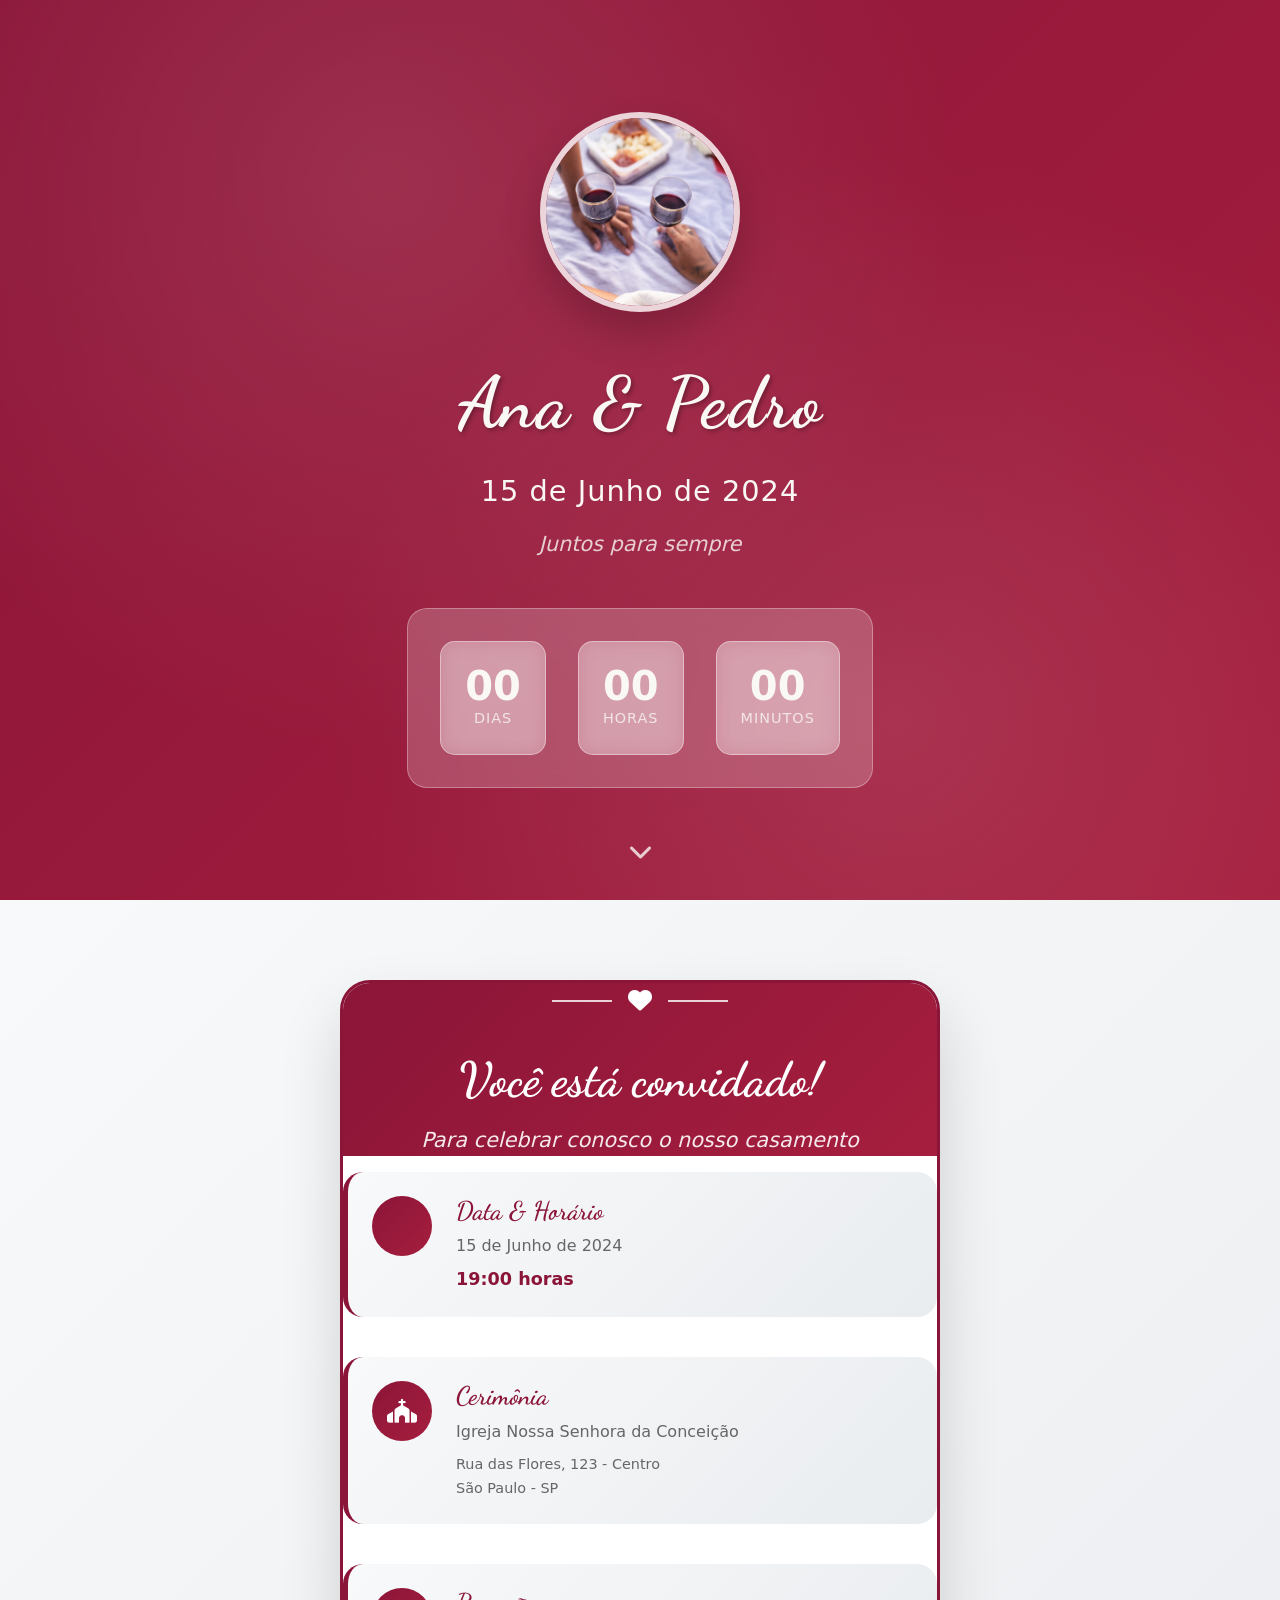
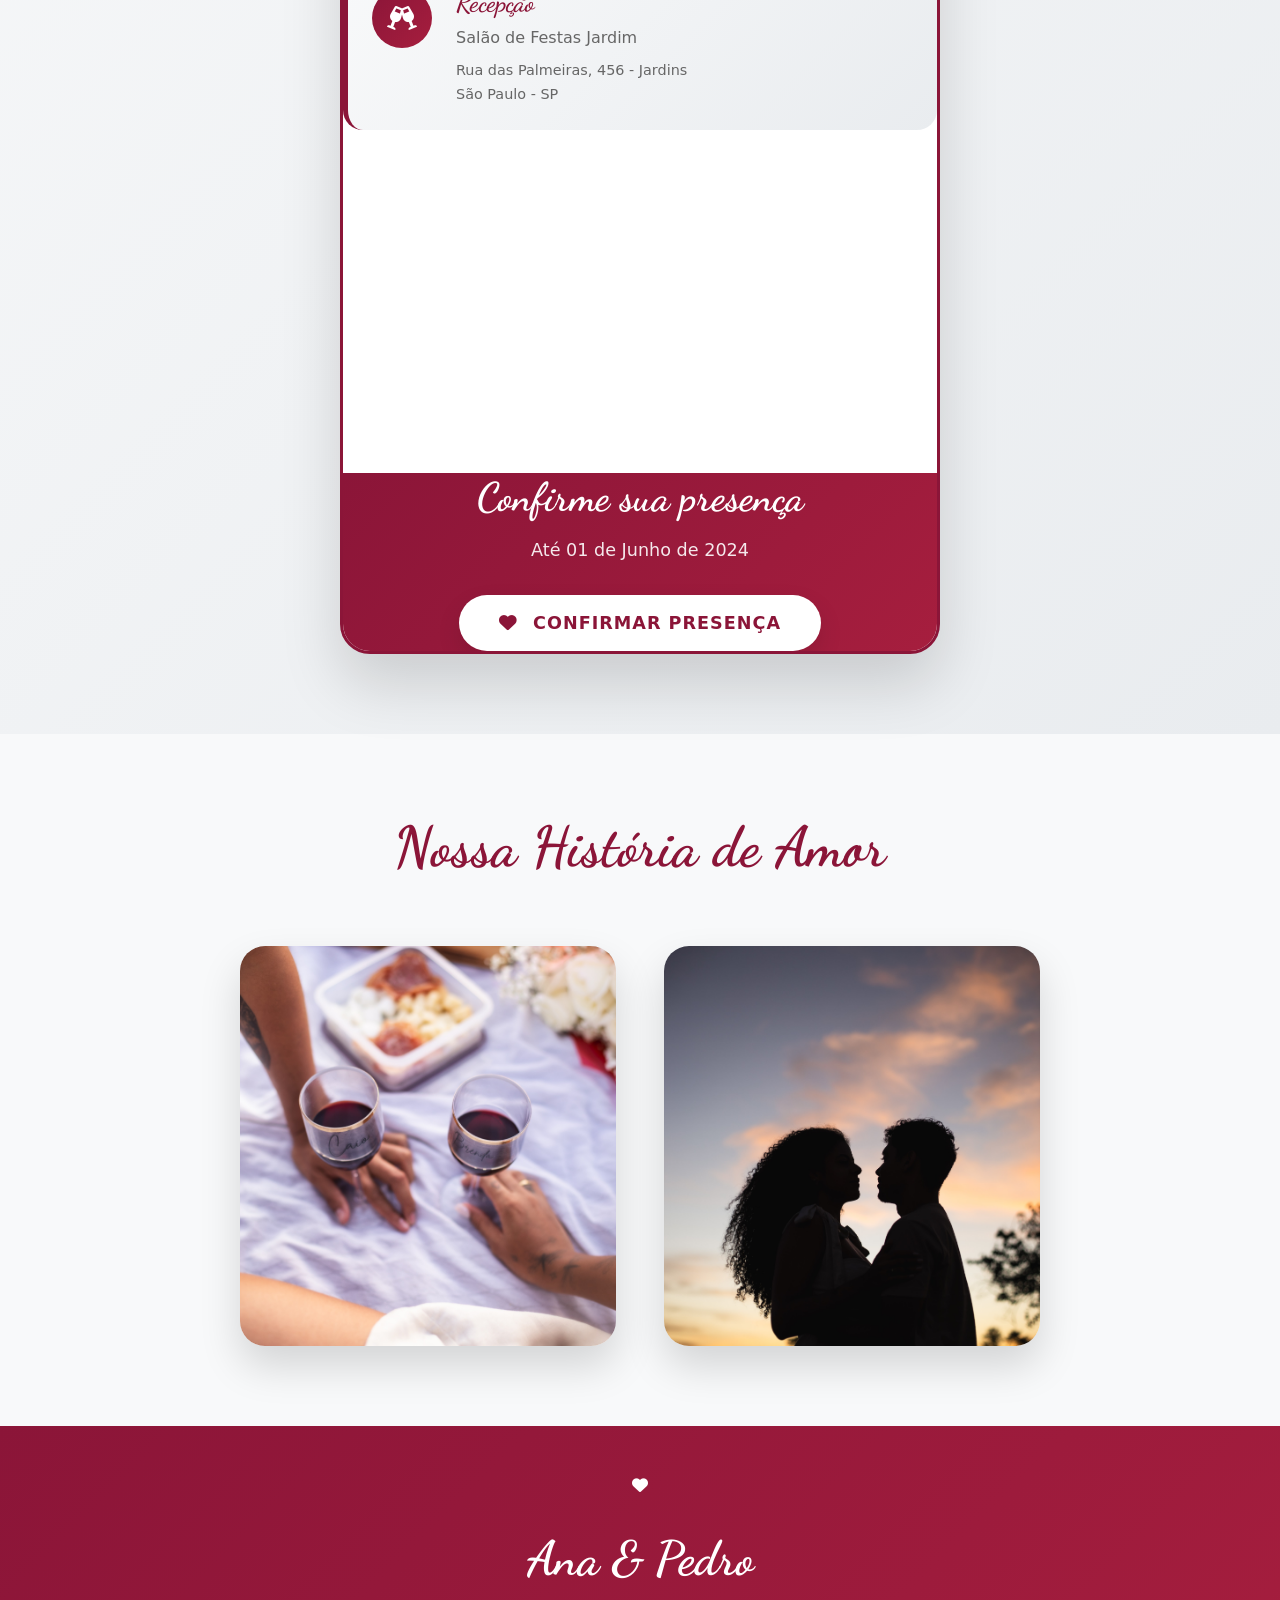
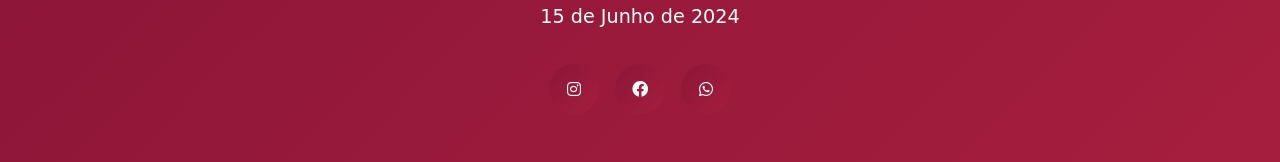
==== convite2/index.html @ d1b6a038 "Enviando atualizações" ====
<!DOCTYPE html>
<html lang="pt-BR">

<head>
    <meta charset="UTF-8">
    <meta name="viewport" content="width=device-width, initial-scale=1.0">
    <title>Convite de Casamento - Ana & Pedro</title>
    <link rel="stylesheet" href="src/CSS/style.css">
    <link href="https://cdn.jsdelivr.net/npm/bootstrap@5.3.0/dist/css/bootstrap.min.css" rel="stylesheet">
    <link href="https://fonts.googleapis.com/css2?family=Dancing+Script:wght@400;700&family=Inter:wght@300;400;500;600&display=swap" rel="stylesheet">
    <link rel="stylesheet" href="https://cdnjs.cloudflare.com/ajax/libs/font-awesome/6.0.0/css/all.min.css">
</head>

<body>
    <!-- Hero Section - Layout Circular -->
    <section class="hero-section">
        <div class="hero-background">
        </div>

        <div class="hero-content">
            <div class="main-photo-container">
                <div class="photo-ring">
                    <img src="src/imagens/img1.jpeg" alt="Ana & Pedro" class="main-photo">
                </div>
                <!-- <div class="photo-decoration"></div> -->
            </div>

            <div class="couple-info">
                <h1 class="couple-names">Ana & Pedro</h1>
                <div class="wedding-date">
                    <span class="date-text">15 de Junho de 2024</span>
                    <!-- <span class="date-heart">💕</span> -->
                </div>
                <p class="wedding-subtitle">Juntos para sempre</p>
            </div>

            <div class="countdown-container">
                <div class="countdown-timer" id="countdown">
                    <div class="countdown-item">
                        <span class="countdown-number" id="days">00</span>
                        <span class="countdown-label">Dias</span>
                    </div>
                    <div class="countdown-item">
                        <span class="countdown-number" id="hours">00</span>
                        <span class="countdown-label">Horas</span>
                    </div>
                    <div class="countdown-item">
                        <span class="countdown-number" id="minutes">00</span>
                        <span class="countdown-label">Minutos</span>
                    </div>
                </div>
            </div>
        </div>

        <div class="scroll-indicator">
            <i class="fas fa-chevron-down"></i>
        </div>
    </section>

    <!-- Invitation Card - Layout em Card Único -->
    <section class="invitation-section">
        <div class="container">
            <div class="invitation-wrapper">
                <div class="invitation-card">
                    <div class="card-header">
                        <div class="header-decoration">
                            <div class="decoration-line"></div>
                            <div class="decoration-heart">
                                <i class="fas fa-heart" style="color: #fff;"></i>
                            </div>
                            <div class="decoration-line "></div>
                        </div>
                        <h2>Você está convidado!</h2>
                        <p>Para celebrar conosco o nosso casamento</p>
                    </div>

                    <div class="card-body ">
                        <div class="event-info ">
                            <div class="info-item ">
                                <div class="info-icon ">
                                    <i class="fas fa-calendar-heart "></i>
                                </div>
                                <div class="info-content ">
                                    <h3>Data & Horário</h3>
                                    <p>15 de Junho de 2024</p>
                                    <span class="time ">19:00 horas</span>
                                </div>
                            </div>

                            <div class="info-item ">
                                <div class="info-icon ">
                                    <i class="fas fa-church "></i>
                                </div>
                                <div class="info-content ">
                                    <h3>Cerimônia</h3>
                                    <p>Igreja Nossa Senhora da Conceição</p>
                                    <span class="address ">Rua das Flores, 123 - Centro<br>São Paulo - SP</span>
                                </div>
                            </div>

                            <div class="info-item ">
                                <div class="info-icon ">
                                    <i class="fas fa-glass-cheers "></i>
                                </div>
                                <div class="info-content ">
                                    <h3>Recepção</h3>
                                    <p>Salão de Festas Jardim</p>
                                    <span class="address ">Rua das Palmeiras, 456 - Jardins<br>São Paulo - SP</span>
                                </div>
                            </div>
                        </div>

                        <div class="love-quote ">
                            <div class="quote-mark ">"</div>
                            <p>O amor é a única força capaz de transformar um inimigo em amigo.</p>
                            <span class="quote-author">- Martin Luther King</span>
                        </div>
                    </div>

                    <div class="card-footer">
                        <div class="rsvp-section">
                            <h3>Confirme sua presença</h3>
                            <p>Até 01 de Junho de 2024</p>
                            <button class="btn-romantic" onclick="openRSVP()">
                                <i class="fas fa-heart"></i>
                                Confirmar Presença
                            </button>
                        </div>
                    </div>
                </div>
            </div>
        </div>
    </section>

    <!-- Photo Gallery - Layout em Grid -->
    <section class="gallery-section">
        <div class="container">
            <h2 class="section-title">Nossa História de Amor</h2>
            <div class="photo-grid">
                <div class="grid-item">
                    <div class="photo-container">
                        <img src="src/imagens/img1.jpeg" alt="Primeiro encontro" class="gallery-photo">
                        <div class="photo-overlay">
                            <h4>2019</h4>
                            <p>Nosso primeiro encontro</p>
                        </div>
                    </div>
                </div>
                <div class="grid-item">
                    <div class="photo-container">
                        <img src="src/imagens/img2.jpeg" alt="O pedido" class="gallery-photo">
                        <div class="photo-overlay">
                            <h4>2023</h4>
                            <p>O pedido de casamento</p>
                        </div>
                    </div>
                </div>
            </div>
        </div>
    </section>

    <!-- Footer -->
    <footer class="footer-section">
        <div class="container">
            <div class="footer-content">
                <div class="footer-hearts">
                    <i class="fas fa-heart" style="color: #fff;"></i>
                </div>
                <h3>Ana & Pedro</h3>
                <p>15 de Junho de 2024</p>
                <div class="social-links">
                    <a href="#"><i class="fab fa-instagram"></i></a>
                    <a href="#"><i class="fab fa-facebook"></i></a>
                    <a href="#"><i class="fab fa-whatsapp"></i></a>
                </div>
            </div>
        </div>
    </footer>

    <!-- RSVP Modal -->
    <div class="modal fade" id="rsvpModal" tabindex="-1">
        <div class="modal-dialog modal-lg">
            <div class="modal-content">
                <div class="modal-header">
                    <h5 class="modal-title">
                        <i class="fas fa-heart"></i> Confirmação de Presença
                    </h5>
                    <button type="button" class="btn-close" data-bs-dismiss="modal"></button>
                </div>
                <div class="modal-body">
                    <form id="rsvpForm">
                        <div class="row">
                            <div class="col-md-6 mb-3">
                                <label for="rsvpName" class="form-label">Nome Completo *</label>
                                <input type="text" class="form-control" id="rsvpName" required>
                            </div>
                            <div class="col-md-6 mb-3">
                                <label for="rsvpEmail" class="form-label">E-mail *</label>
                                <input type="email" class="form-control" id="rsvpEmail" required>
                            </div>
                        </div>
                        <div class="row">
                            <div class="col-md-6 mb-3">
                                <label for="rsvpPhone" class="form-label">Telefone</label>
                                <input type="tel" class="form-control" id="rsvpPhone">
                            </div>
                            <div class="col-md-6 mb-3">
                                <label for="rsvpGuests" class="form-label">Número de Convidados *</label>
                                <select class="form-select" id="rsvpGuests" required>
                                    <option value="">Selecione</option>
                                    <option value="1">1 pessoa</option>
                                    <option value="2">2 pessoas</option>
                                    <option value="3">3 pessoas</option>
                                    <option value="4">4 pessoas</option>
                                </select>
                            </div>
                        </div>
                        <div class="mb-3">
                            <label for="rsvpMessage" class="form-label">Mensagem para os noivos</label>
                            <textarea class="form-control" id="rsvpMessage" rows="4" placeholder="Deixe uma mensagem carinhosa..."></textarea>
                        </div>
                    </form>
                </div>
                <div class="modal-footer">
                    <button type="button" class="btn btn-secondary" data-bs-dismiss="modal">Cancelar</button>
                    <button type="button" class="btn-romantic" onclick="submitRSVP()">
                        <i class="fas fa-heart"></i>
                        Confirmar Presença
                    </button>
                </div>
            </div>
        </div>
    </div>

    <script src="https://cdn.jsdelivr.net/npm/bootstrap@5.3.0/dist/js/bootstrap.bundle.min.js"></script>
    <script src="src/JS/script.js"></script>
</body>

</html>
---- convite2/src/CSS/style.css ----
/* Convite 2 - Layout Romântico Circular */

* {
    margin: 0;
    padding: 0;
    box-sizing: border-box;
}

body {
    font-family: 'Inter', sans-serif;
    background: #f8f9fa;
    color: #333;
    line-height: 1.6;
    overflow-x: hidden;
}


/* Hero Section - Layout Circular */

.hero-section {
    height: 100vh;
    background: linear-gradient(135deg, #8b1538 0%, #a61e3e 100%);
    position: relative;
    display: flex;
    align-items: center;
    justify-content: center;
    overflow: hidden;
    z-index: 1;
}

.hero-background {
    position: absolute;
    top: 0;
    left: 0;
    right: 0;
    bottom: 0;
    background: radial-gradient(circle at 30% 20%, rgba(255, 255, 255, 0.1) 0%, transparent 50%), radial-gradient(circle at 70% 80%, rgba(255, 255, 255, 0.1) 0%, transparent 50%);
}

.hero-content {
    position: relative;
    z-index: 2;
    text-align: center;
    color: #faf8f5;
    max-width: 600px;
    padding: 0 2rem;
}

.main-photo-container {
    position: relative;
    margin-bottom: 3rem;
    display: flex;
    justify-content: center;
}

.photo-ring {
    width: 200px;
    height: 200px;
    border-radius: 50%;
    overflow: hidden;
    border: 6px solid rgba(255, 255, 255, 0.8);
    box-shadow: 0 20px 40px rgba(0, 0, 0, 0.2);
    position: relative;
    z-index: 2;
    transition: transform 0.3s ease;
}

.photo-ring:hover {
    transform: scale(1.05);
}

.main-photo {
    width: 100%;
    height: 100%;
    object-fit: cover;
}

.photo-decoration {
    position: absolute;
    top: -20px;
    left: -20px;
    right: -20px;
    bottom: -20px;
    border: 2px solid rgba(255, 255, 255, 0.3);
    border-radius: 50%;
    z-index: 1;
    animation: rotate 20s linear infinite;
}

.photo-decoration::before,
.photo-decoration::after {
    content: '💕';
    position: absolute;
    font-size: 1.5rem;
    animation: pulse 2s ease-in-out infinite;
}

.photo-decoration::before {
    top: -10px;
    left: 50%;
    transform: translateX(-50%);
}

.photo-decoration::after {
    bottom: -10px;
    left: 50%;
    transform: translateX(-50%);
}

.couple-info {
    margin-bottom: 3rem;
}

.couple-names {
    font-family: 'Dancing Script', cursive;
    font-size: 4.5rem;
    font-weight: 700;
    margin-bottom: 1.5rem;
    text-shadow: 2px 2px 4px rgba(0, 0, 0, 0.3);
    letter-spacing: 2px;
    color: #faf8f5;
}

.wedding-date {
    display: flex;
    align-items: center;
    justify-content: center;
    gap: 1rem;
    margin-bottom: 1rem;
}

.date-text {
    font-size: 1.8rem;
    font-weight: 500;
    letter-spacing: 1px;
}

.date-heart {
    font-size: 1.5rem;
    animation: heartbeat 2s ease-in-out infinite;
}

.wedding-subtitle {
    font-size: 1.3rem;
    font-style: italic;
    opacity: 0.8;
    color: #faf8f5;
}

.countdown-container {
    background: rgba(255, 255, 255, 0.2);
    backdrop-filter: blur(10px);
    border-radius: 20px;
    padding: 2rem;
    border: 1px solid rgba(255, 255, 255, 0.3);
}

.countdown-timer {
    display: flex;
    justify-content: center;
    gap: 2rem;
}

.countdown-item {
    text-align: center;
    background: rgba(255, 255, 255, 0.3);
    padding: 1.5rem;
    border-radius: 15px;
    backdrop-filter: blur(10px);
    border: 1px solid rgba(255, 255, 255, 0.4);
    min-width: 80px;
    transition: transform 0.3s ease;
}

.countdown-item:hover {
    transform: translateY(-5px);
}

.countdown-number {
    display: block;
    font-size: 2.5rem;
    font-weight: 700;
    color: #faf8f5;
    line-height: 1;
}

.countdown-label {
    font-size: 0.9rem;
    opacity: 0.8;
    text-transform: uppercase;
    letter-spacing: 1px;
    color: #faf8f5;
}

.scroll-indicator {
    position: absolute;
    bottom: 30px;
    left: 50%;
    transform: translateX(-50%);
    animation: bounce 2s infinite;
    font-size: 1.5rem;
    color: #faf8f5;
    opacity: 0.8;
    cursor: pointer;
}


/* Invitation Section - Card Único */

.invitation-section {
    padding: 5rem 0;
    background: linear-gradient(135deg, #f8f9fa 0%, #e9ecef 100%);
    position: relative;
    z-index: 2;
}

.invitation-wrapper {
    display: flex;
    justify-content: center;
    align-items: center;
    min-height: 80vh;
}

.invitation-card {
    max-width: 600px;
    width: 100%;
    background: white;
    border-radius: 30px;
    box-shadow: 0 30px 60px rgba(0, 0, 0, 0.15);
    overflow: hidden;
    border: 3px solid #8b1538;
    position: relative;
}

.card-header {
    background: linear-gradient(135deg, #8b1538 0%, #a61e3e 100%);
    padding: 3rem 2rem;
    text-align: center;
    color: white;
    position: relative;
}

.header-decoration {
    display: flex;
    align-items: center;
    justify-content: center;
    margin-bottom: 2rem;
}

.decoration-line {
    width: 60px;
    height: 2px;
    background: rgba(255, 255, 255, 0.8);
}

.decoration-heart {
    margin: 0 1rem;
    font-size: 1.5rem;
    animation: heartbeat 2s ease-in-out infinite;
}

.card-header h2 {
    font-family: 'Dancing Script', cursive;
    font-size: 3rem;
    margin-bottom: 1rem;
    font-weight: 700;
    color: #fff;
}

.card-header p {
    font-size: 1.3rem;
    opacity: 0.9;
    font-style: italic;
    color: #fff;
}

.card-body {
    padding: 3rem 2rem;
}

.event-info {
    margin-bottom: 3rem;
}

.info-item {
    display: flex;
    align-items: flex-start;
    margin-bottom: 2.5rem;
    padding: 1.5rem;
    background: linear-gradient(135deg, #f8f9fa 0%, #e9ecef 100%);
    border-radius: 20px;
    border-left: 5px solid #8b1538;
    transition: all 0.3s ease;
}

.info-item:hover {
    transform: translateY(-5px);
    box-shadow: 0 15px 30px rgba(0, 0, 0, 0.1);
    border-left-color: #a61e3e;
}

.info-icon {
    width: 60px;
    height: 60px;
    background: linear-gradient(135deg, #8b1538 0%, #a61e3e 100%);
    border-radius: 50%;
    display: flex;
    align-items: center;
    justify-content: center;
    margin-right: 1.5rem;
    flex-shrink: 0;
}

.info-icon i {
    color: white;
    font-size: 1.5rem;
}

.info-content h3 {
    font-family: 'Dancing Script', cursive;
    font-size: 1.6rem;
    color: #8b1538;
    margin-bottom: 0.5rem;
    font-weight: 600;
}

.info-content p {
    color: #666;
    margin-bottom: 0.5rem;
    font-weight: 500;
}

.info-content .time {
    color: #8b1538;
    font-weight: 600;
    font-size: 1.1rem;
}

.info-content .address {
    color: #666;
    font-size: 0.9rem;
    line-height: 1.4;
}

.love-quote {
    text-align: center;
    padding: 2.5rem;
    background: linear-gradient(135deg, #8b1538 0%, #a61e3e 100%);
    border-radius: 20px;
    position: relative;
    margin: 2rem 0;
}

.quote-mark {
    font-family: 'Dancing Script', cursive;
    font-size: 4rem;
    color: white;
    line-height: 1;
    margin-bottom: 1rem;
    opacity: 0.8;
}

.love-quote p {
    font-style: italic;
    font-size: 1.3rem;
    color: white;
    margin-bottom: 1rem;
    line-height: 1.5;
}

.quote-author {
    font-size: 1rem;
    color: white;
    font-weight: 500;
    opacity: 0.9;
}

.card-footer {
    background: linear-gradient(135deg, #8b1538 0%, #a61e3e 100%);
    padding: 3rem 2rem;
    text-align: center;
    color: white;
}

.rsvp-section h3 {
    font-family: 'Dancing Script', cursive;
    font-size: 2.5rem;
    margin-bottom: 1rem;
    font-weight: 700;
    color: #fff;
}

.rsvp-section p {
    font-size: 1.1rem;
    margin-bottom: 2rem;
    opacity: 0.9;
    color: #fff;
}

.btn-romantic {
    background: white;
    color: #8b1538;
    border: none;
    padding: 15px 40px;
    font-size: 1.1rem;
    border-radius: 50px;
    font-weight: 600;
    transition: all 0.3s ease;
    text-transform: uppercase;
    letter-spacing: 1px;
    box-shadow: 0 10px 25px rgba(0, 0, 0, 0.1);
}

.btn-romantic:hover {
    transform: translateY(-3px);
    box-shadow: 0 15px 35px rgba(0, 0, 0, 0.2);
    color: #8b1538;
}

.btn-romantic i {
    margin-right: 8px;
}


/* Gallery Section - Grid Layout */

.gallery-section {
    padding: 5rem 0;
    background: #f8f9fa;
}

.section-title {
    font-family: 'Dancing Script', cursive;
    font-size: 3.5rem;
    text-align: center;
    color: #8b1538;
    margin-bottom: 4rem;
    font-weight: 700;
}

.photo-grid {
    display: grid;
    grid-template-columns: repeat(auto-fit, minmax(300px, 1fr));
    gap: 3rem;
    max-width: 800px;
    margin: 0 auto;
}

.grid-item {
    position: relative;
    border-radius: 25px;
    overflow: hidden;
    box-shadow: 0 20px 40px rgba(0, 0, 0, 0.15);
    transition: transform 0.3s ease;
}

.grid-item:hover {
    transform: translateY(-10px);
}

.photo-container {
    position: relative;
    height: 400px;
    overflow: hidden;
}

.gallery-photo {
    width: 100%;
    height: 100%;
    object-fit: cover;
    transition: transform 0.3s ease;
}

.grid-item:hover .gallery-photo {
    transform: scale(1.05);
}

.photo-overlay {
    position: absolute;
    bottom: 0;
    left: 0;
    right: 0;
    background: linear-gradient(transparent, rgba(0, 0, 0, 0.8));
    color: white;
    padding: 2rem 1.5rem 1.5rem;
    transform: translateY(100%);
    transition: transform 0.3s ease;
}

.grid-item:hover .photo-overlay {
    transform: translateY(0);
}

.photo-overlay h4 {
    font-size: 2rem;
    margin-bottom: 0.5rem;
    font-weight: 600;
}

.photo-overlay p {
    font-size: 1.1rem;
    opacity: 0.9;
}


/* Footer */

.footer-section {
    background: linear-gradient(135deg, #8b1538 0%, #a61e3e 100%);
    color: white;
    padding: 3rem 0;
}

.footer-content {
    text-align: center;
}

.footer-hearts {
    margin-bottom: 2rem;
}

.footer-hearts span {
    font-size: 2rem;
    margin: 0 0.5rem;
    animation: heartbeat 2s ease-in-out infinite;
}

.footer-hearts span:nth-child(2) {
    animation-delay: 0.5s;
}

.footer-hearts span:nth-child(3) {
    animation-delay: 1s;
}

.footer-content h3 {
    font-family: 'Dancing Script', cursive;
    font-size: 3rem;
    margin-bottom: 1rem;
    font-weight: 700;
}

.footer-content p {
    font-size: 1.2rem;
    margin-bottom: 2rem;
}

.social-links {
    display: flex;
    justify-content: center;
    gap: 1rem;
}

.social-links a {
    width: 50px;
    height: 50px;
    background: linear-gradient(135deg, #8b1538 0%, #a61e3e 100%);
    border-radius: 50%;
    display: flex;
    align-items: center;
    justify-content: center;
    color: white;
    text-decoration: none;
    transition: transform 0.3s ease;
}

.social-links a:hover {
    transform: scale(1.1);
    color: white;
}


/* Modal Styles */

.modal-content {
    border-radius: 20px;
    border: none;
    box-shadow: 0 25px 50px rgba(0, 0, 0, 0.2);
}

.modal-header {
    background: linear-gradient(135deg, #8b1538 0%, #a61e3e 100%);
    color: white;
    border-radius: 20px 20px 0 0;
    border: none;
}

.modal-title {
    font-family: 'Dancing Script', cursive;
    font-size: 1.8rem;
    font-weight: 700;
}

.modal-title i {
    margin-right: 10px;
}

.form-control:focus,
.form-select:focus {
    border-color: #8b1538;
    box-shadow: 0 0 0 0.2rem rgba(139, 21, 56, 0.25);
}


/* Animations */

@keyframes heartbeat {
    0%,
    100% {
        transform: scale(1);
    }
    50% {
        transform: scale(1.1);
    }
}

@keyframes rotate {
    from {
        transform: rotate(0deg);
    }
    to {
        transform: rotate(360deg);
    }
}

@keyframes pulse {
    0%,
    100% {
        opacity: 0.7;
        transform: scale(1);
    }
    50% {
        opacity: 1;
        transform: scale(1.1);
    }
}

@keyframes bounce {
    0%,
    20%,
    50%,
    80%,
    100% {
        transform: translateX(-50%) translateY(0);
    }
    40% {
        transform: translateX(-50%) translateY(-10px);
    }
    60% {
        transform: translateX(-50%) translateY(-5px);
    }
}

@keyframes fadeInUp {
    from {
        opacity: 0;
        transform: translateY(30px);
    }
    to {
        opacity: 1;
        transform: translateY(0);
    }
}

.invitation-card {
    animation: fadeInUp 0.8s ease-out;
}

.info-item {
    animation: fadeInUp 0.8s ease-out;
    animation-fill-mode: both;
}

.info-item:nth-child(1) {
    animation-delay: 0.1s;
}

.info-item:nth-child(2) {
    animation-delay: 0.2s;
}

.info-item:nth-child(3) {
    animation-delay: 0.3s;
}


/* Responsive Design */

@media (max-width: 768px) {
    .couple-names {
        font-size: 3.5rem;
    }
    .wedding-date {
        flex-direction: column;
        gap: 0.5rem;
    }
    .countdown-timer {
        gap: 1rem;
    }
    .countdown-item {
        padding: 1rem;
        min-width: 60px;
    }
    .countdown-number {
        font-size: 2rem;
    }
    .photo-ring {
        width: 150px;
        height: 150px;
    }
    .info-item {
        flex-direction: column;
        text-align: center;
    }
    .info-icon {
        margin-right: 0;
        margin-bottom: 1rem;
    }
    .photo-grid {
        grid-template-columns: 1fr;
        gap: 2rem;
    }
}

@media (max-width: 480px) {
    .couple-names {
        font-size: 3rem;
    }
    .photo-ring {
        width: 120px;
        height: 120px;
    }
    .btn-romantic {
        padding: 12px 30px;
        font-size: 1rem;
    }
}
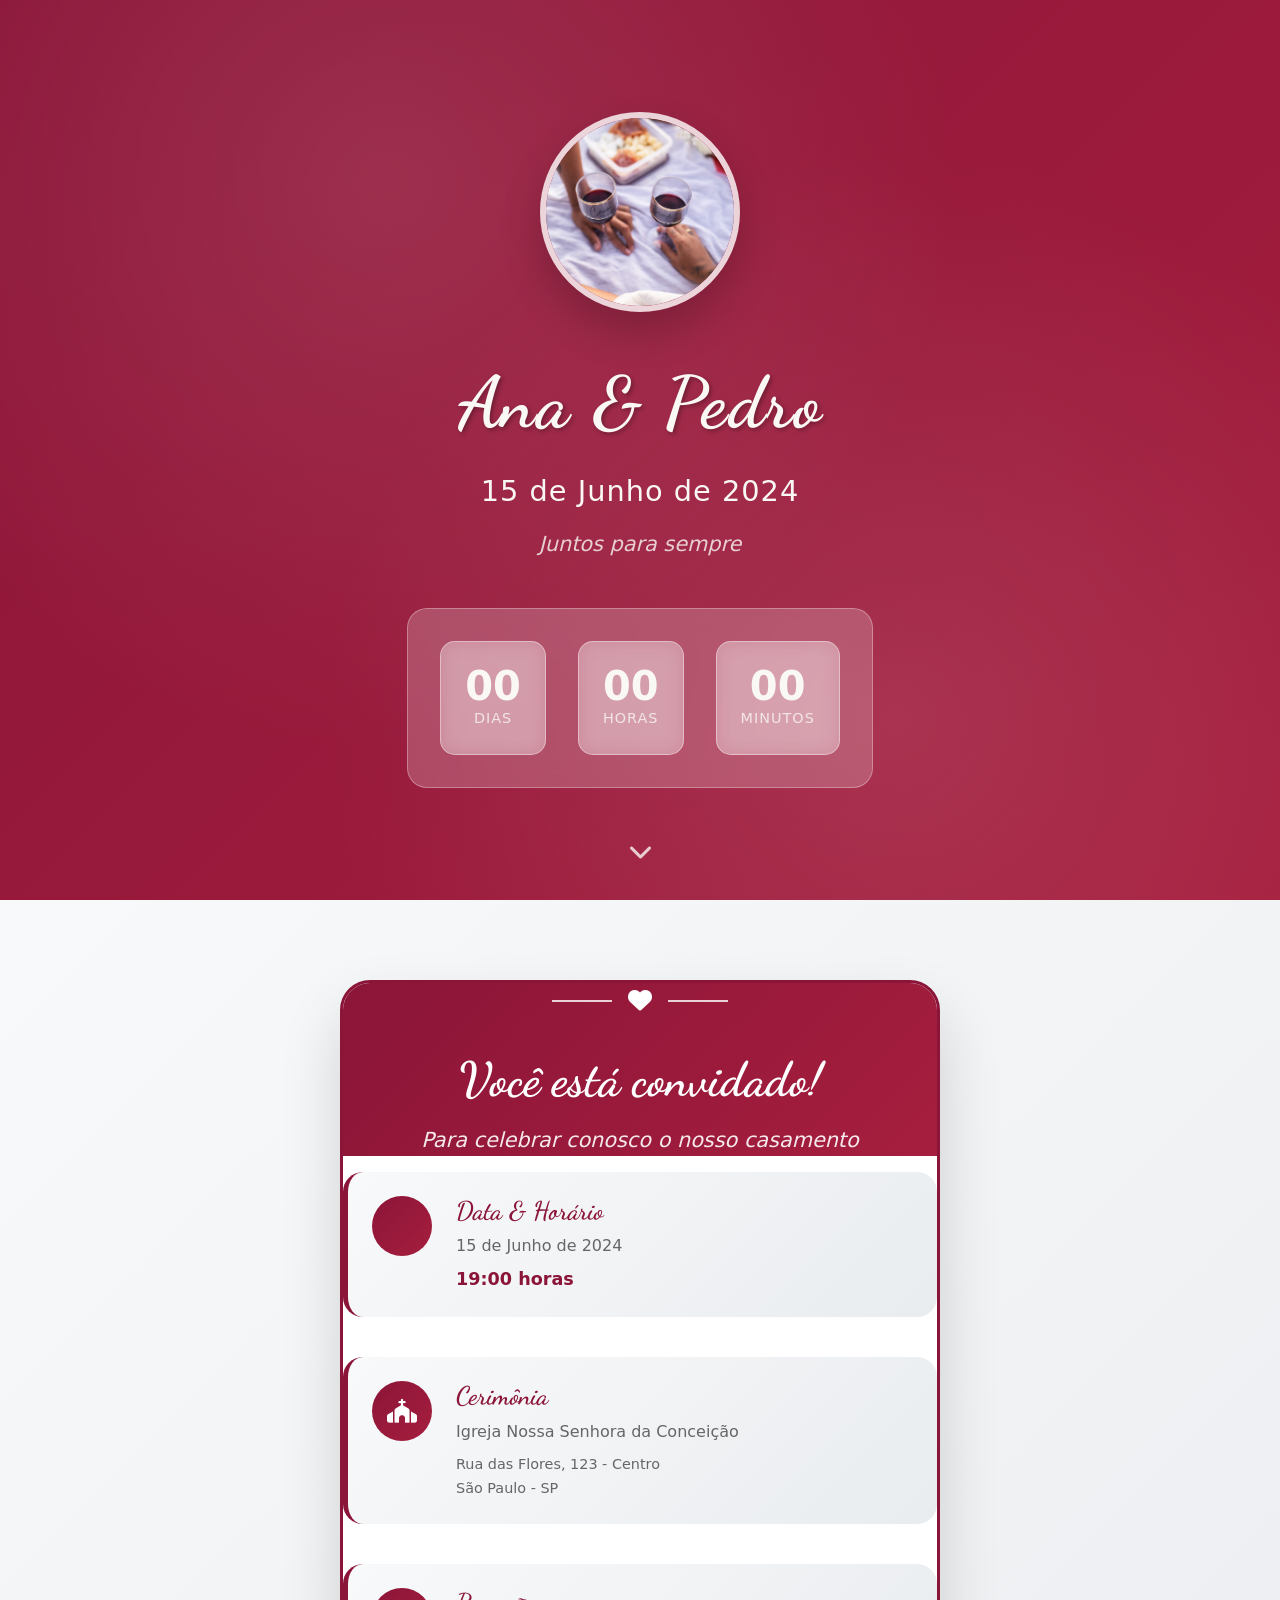
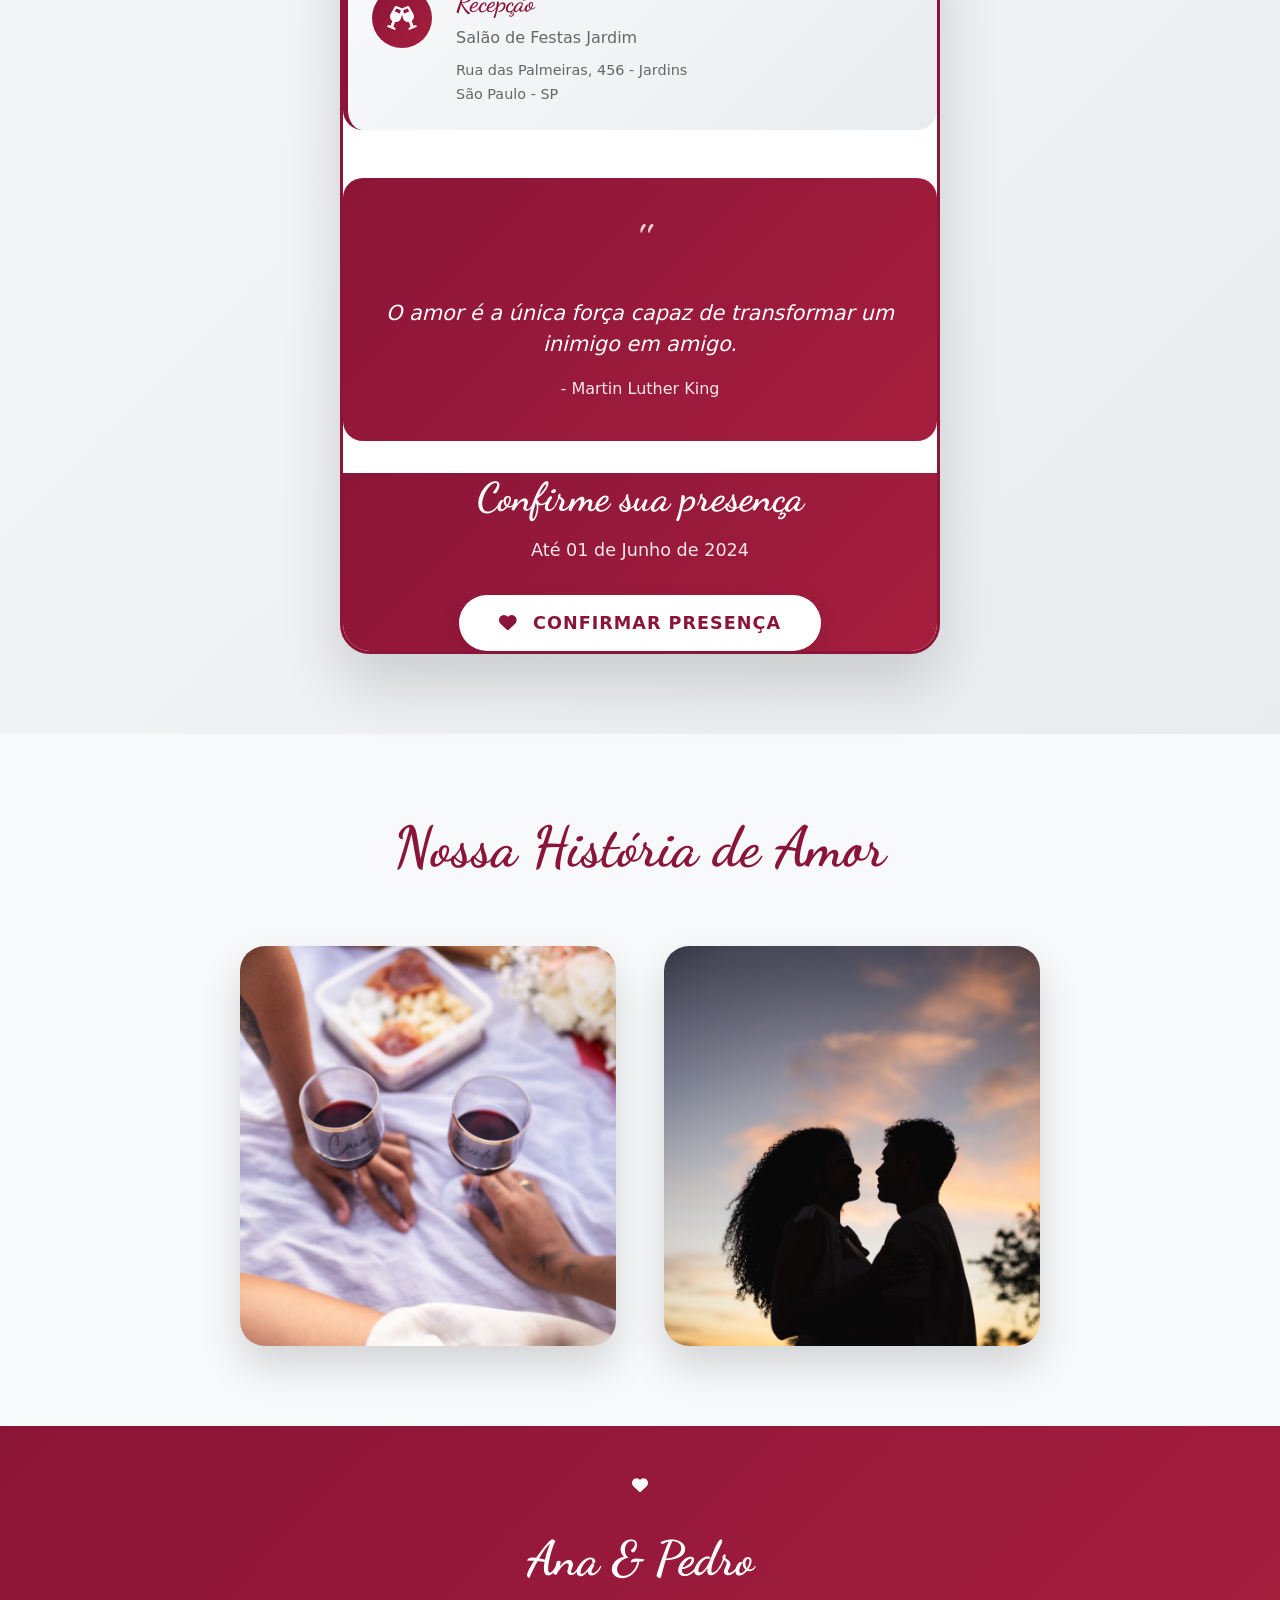
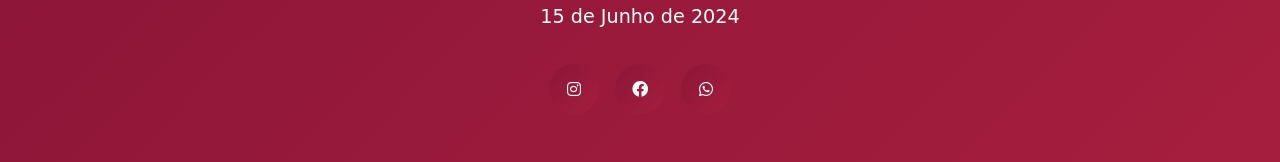
==== commit 13d283c5: "Enviando atualizações" ====
--- a/convite2/index.html
+++ b/convite2/index.html
@@ -59,72 +59,76 @@
 
     <!-- Invitation Card - Layout em Card Único -->
     <section class="invitation-section">
-        <div class="container">
-            <div class="invitation-wrapper">
-                <div class="invitation-card">
-                    <div class="card-header">
-                        <div class="header-decoration">
-                            <div class="decoration-line"></div>
-                            <div class="decoration-heart">
-                                <i class="fas fa-heart" style="color: #fff;"></i>
-                            </div>
-                            <div class="decoration-line "></div>
-                        </div>
-                        <h2>Você está convidado!</h2>
-                        <p>Para celebrar conosco o nosso casamento</p>
-                    </div>
-
-                    <div class="card-body ">
-                        <div class="event-info ">
-                            <div class="info-item ">
-                                <div class="info-icon ">
-                                    <i class="fas fa-calendar-heart "></i>
-                                </div>
-                                <div class="info-content ">
-                                    <h3>Data & Horário</h3>
-                                    <p>15 de Junho de 2024</p>
-                                    <span class="time ">19:00 horas</span>
-                                </div>
-                            </div>
-
-                            <div class="info-item ">
-                                <div class="info-icon ">
-                                    <i class="fas fa-church "></i>
-                                </div>
-                                <div class="info-content ">
-                                    <h3>Cerimônia</h3>
-                                    <p>Igreja Nossa Senhora da Conceição</p>
-                                    <span class="address ">Rua das Flores, 123 - Centro<br>São Paulo - SP</span>
-                                </div>
-                            </div>
-
-                            <div class="info-item ">
-                                <div class="info-icon ">
-                                    <i class="fas fa-glass-cheers "></i>
-                                </div>
-                                <div class="info-content ">
-                                    <h3>Recepção</h3>
-                                    <p>Salão de Festas Jardim</p>
-                                    <span class="address ">Rua das Palmeiras, 456 - Jardins<br>São Paulo - SP</span>
-                                </div>
-                            </div>
-                        </div>
-
-                        <div class="love-quote ">
-                            <div class="quote-mark ">"</div>
-                            <p>O amor é a única força capaz de transformar um inimigo em amigo.</p>
-                            <span class="quote-author">- Martin Luther King</span>
-                        </div>
-                    </div>
-
-                    <div class="card-footer">
-                        <div class="rsvp-section">
-                            <h3>Confirme sua presença</h3>
-                            <p>Até 01 de Junho de 2024</p>
-                            <button class="btn-romantic" onclick="openRSVP()">
+        <div class="container-fluid">
+            <div class="row justify-content-center">
+                <div class="col-12 col-lg-8 col-xl-6">
+                    <div class="invitation-wrapper">
+                        <div class="invitation-card">
+                            <div class="card-header">
+                                <div class="header-decoration">
+                                    <div class="decoration-line"></div>
+                                    <div class="decoration-heart">
+                                        <i class="fas fa-heart" style="color: #fff;"></i>
+                                    </div>
+                                    <div class="decoration-line "></div>
+                                </div>
+                                <h2>Você está convidado!</h2>
+                                <p>Para celebrar conosco o nosso casamento</p>
+                            </div>
+
+                            <div class="card-body ">
+                                <div class="event-info ">
+                                    <div class="info-item ">
+                                        <div class="info-icon ">
+                                            <i class="fas fa-calendar-heart "></i>
+                                        </div>
+                                        <div class="info-content ">
+                                            <h3>Data & Horário</h3>
+                                            <p>15 de Junho de 2024</p>
+                                            <span class="time ">19:00 horas</span>
+                                        </div>
+                                    </div>
+
+                                    <div class="info-item ">
+                                        <div class="info-icon ">
+                                            <i class="fas fa-church "></i>
+                                        </div>
+                                        <div class="info-content ">
+                                            <h3>Cerimônia</h3>
+                                            <p>Igreja Nossa Senhora da Conceição</p>
+                                            <span class="address ">Rua das Flores, 123 - Centro<br>São Paulo - SP</span>
+                                        </div>
+                                    </div>
+
+                                    <div class="info-item ">
+                                        <div class="info-icon ">
+                                            <i class="fas fa-glass-cheers "></i>
+                                        </div>
+                                        <div class="info-content ">
+                                            <h3>Recepção</h3>
+                                            <p>Salão de Festas Jardim</p>
+                                            <span class="address ">Rua das Palmeiras, 456 - Jardins<br>São Paulo - SP</span>
+                                        </div>
+                                    </div>
+                                </div>
+
+                                <div class="love-quote ">
+                                    <div class="quote-mark ">"</div>
+                                    <p>O amor é a única força capaz de transformar um inimigo em amigo.</p>
+                                    <span class="quote-author">- Martin Luther King</span>
+                                </div>
+                            </div>
+
+                            <div class="card-footer">
+                                <div class="rsvp-section">
+                                    <h3>Confirme sua presença</h3>
+                                    <p>Até 01 de Junho de 2024</p>
+                                    <button class="btn-romantic" onclick="openRSVP()">
                                 <i class="fas fa-heart"></i>
                                 Confirmar Presença
                             </button>
+                                </div>
+                            </div>
                         </div>
                     </div>
                 </div>
--- a/convite2/src/CSS/style.css
+++ b/convite2/src/CSS/style.css
@@ -208,7 +208,7 @@
 /* Invitation Section - Card Único */
 
 .invitation-section {
-    padding: 5rem 0;
+    padding: 3rem 0;
     background: linear-gradient(135deg, #f8f9fa 0%, #e9ecef 100%);
     position: relative;
     z-index: 2;
@@ -218,7 +218,8 @@
     display: flex;
     justify-content: center;
     align-items: center;
-    min-height: 80vh;
+    min-height: 60vh;
+    padding: 2rem 0;
 }
 
 .invitation-card {
@@ -230,6 +231,7 @@
     overflow: hidden;
     border: 3px solid #8b1538;
     position: relative;
+    margin: 0 auto;
 }
 
 .card-header {
@@ -720,6 +722,23 @@
         grid-template-columns: 1fr;
         gap: 2rem;
     }
+    .invitation-wrapper {
+        min-height: auto;
+        padding: 1rem 0;
+    }
+    .invitation-card {
+        margin: 1rem;
+        max-width: calc(100% - 2rem);
+    }
+    .card-header {
+        padding: 2rem 1.5rem;
+    }
+    .card-body {
+        padding: 2rem 1.5rem;
+    }
+    .card-footer {
+        padding: 2rem 1.5rem;
+    }
 }
 
 @media (max-width: 480px) {
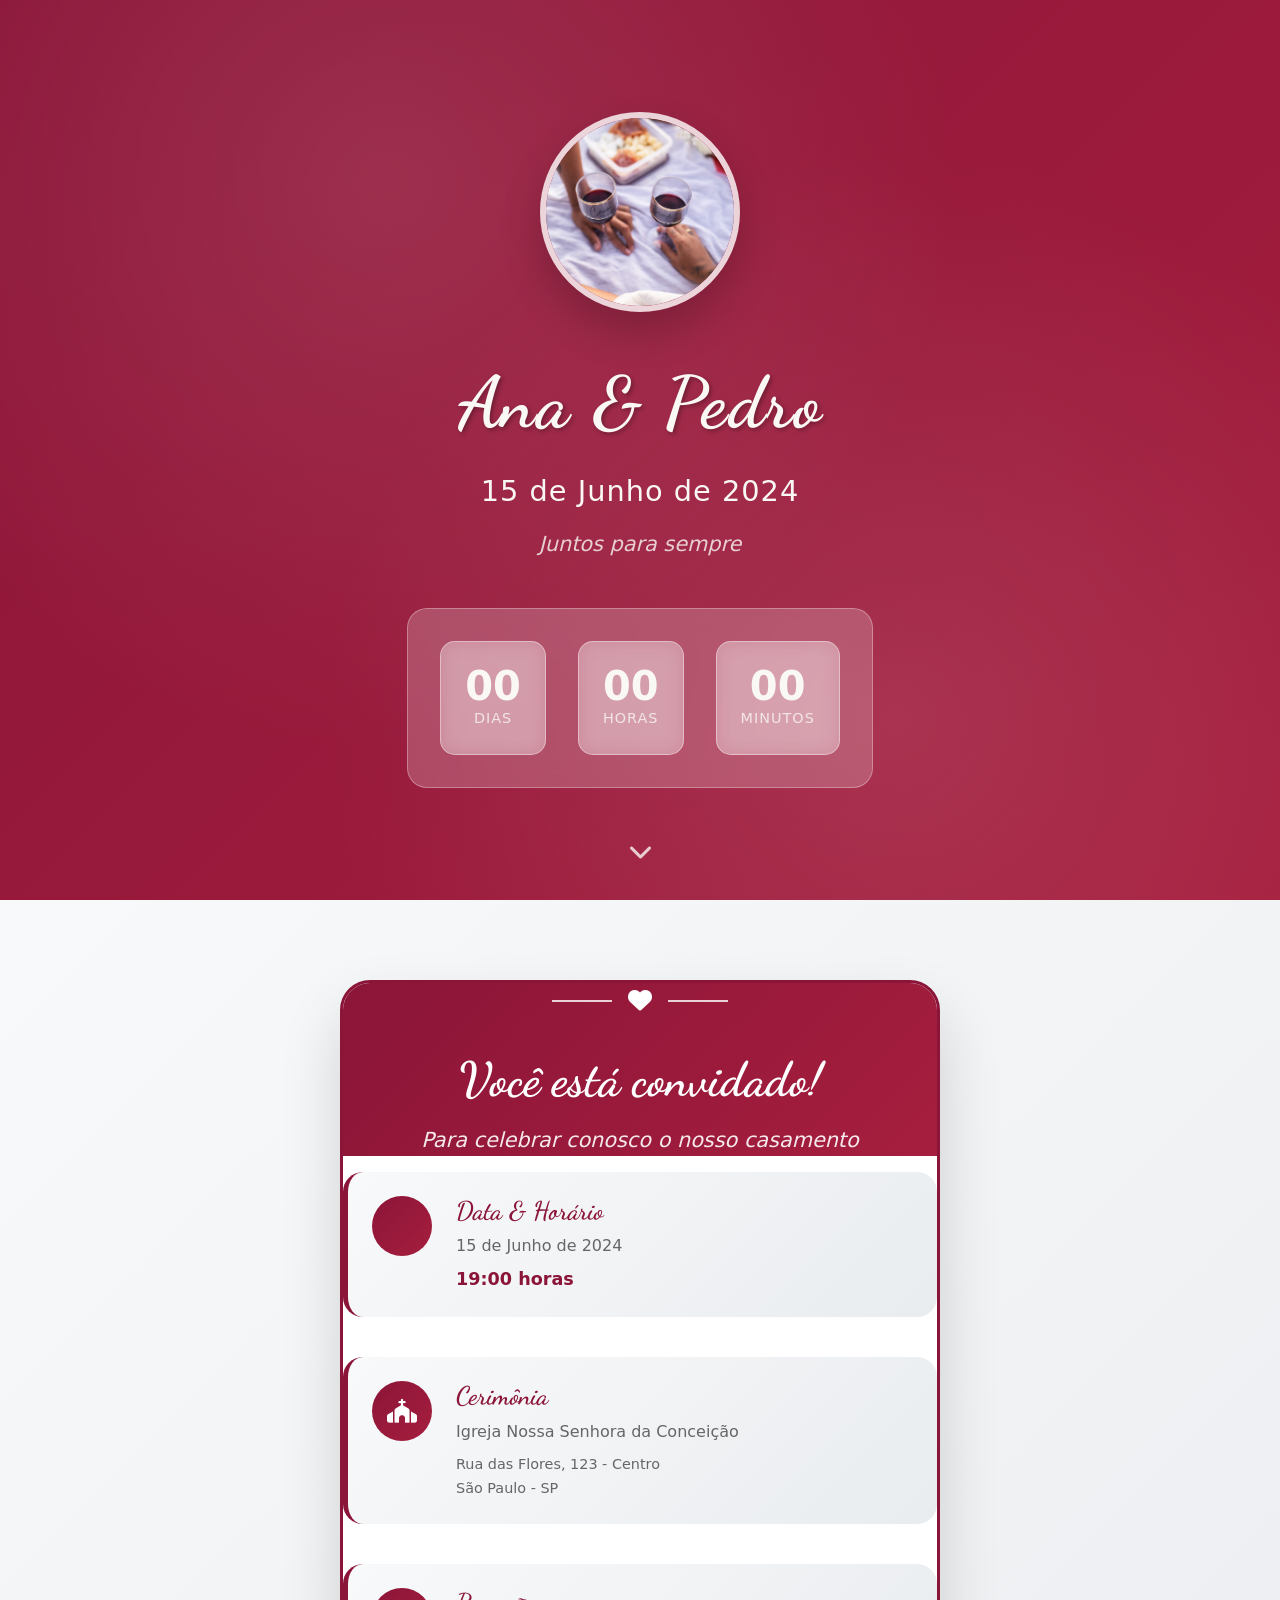
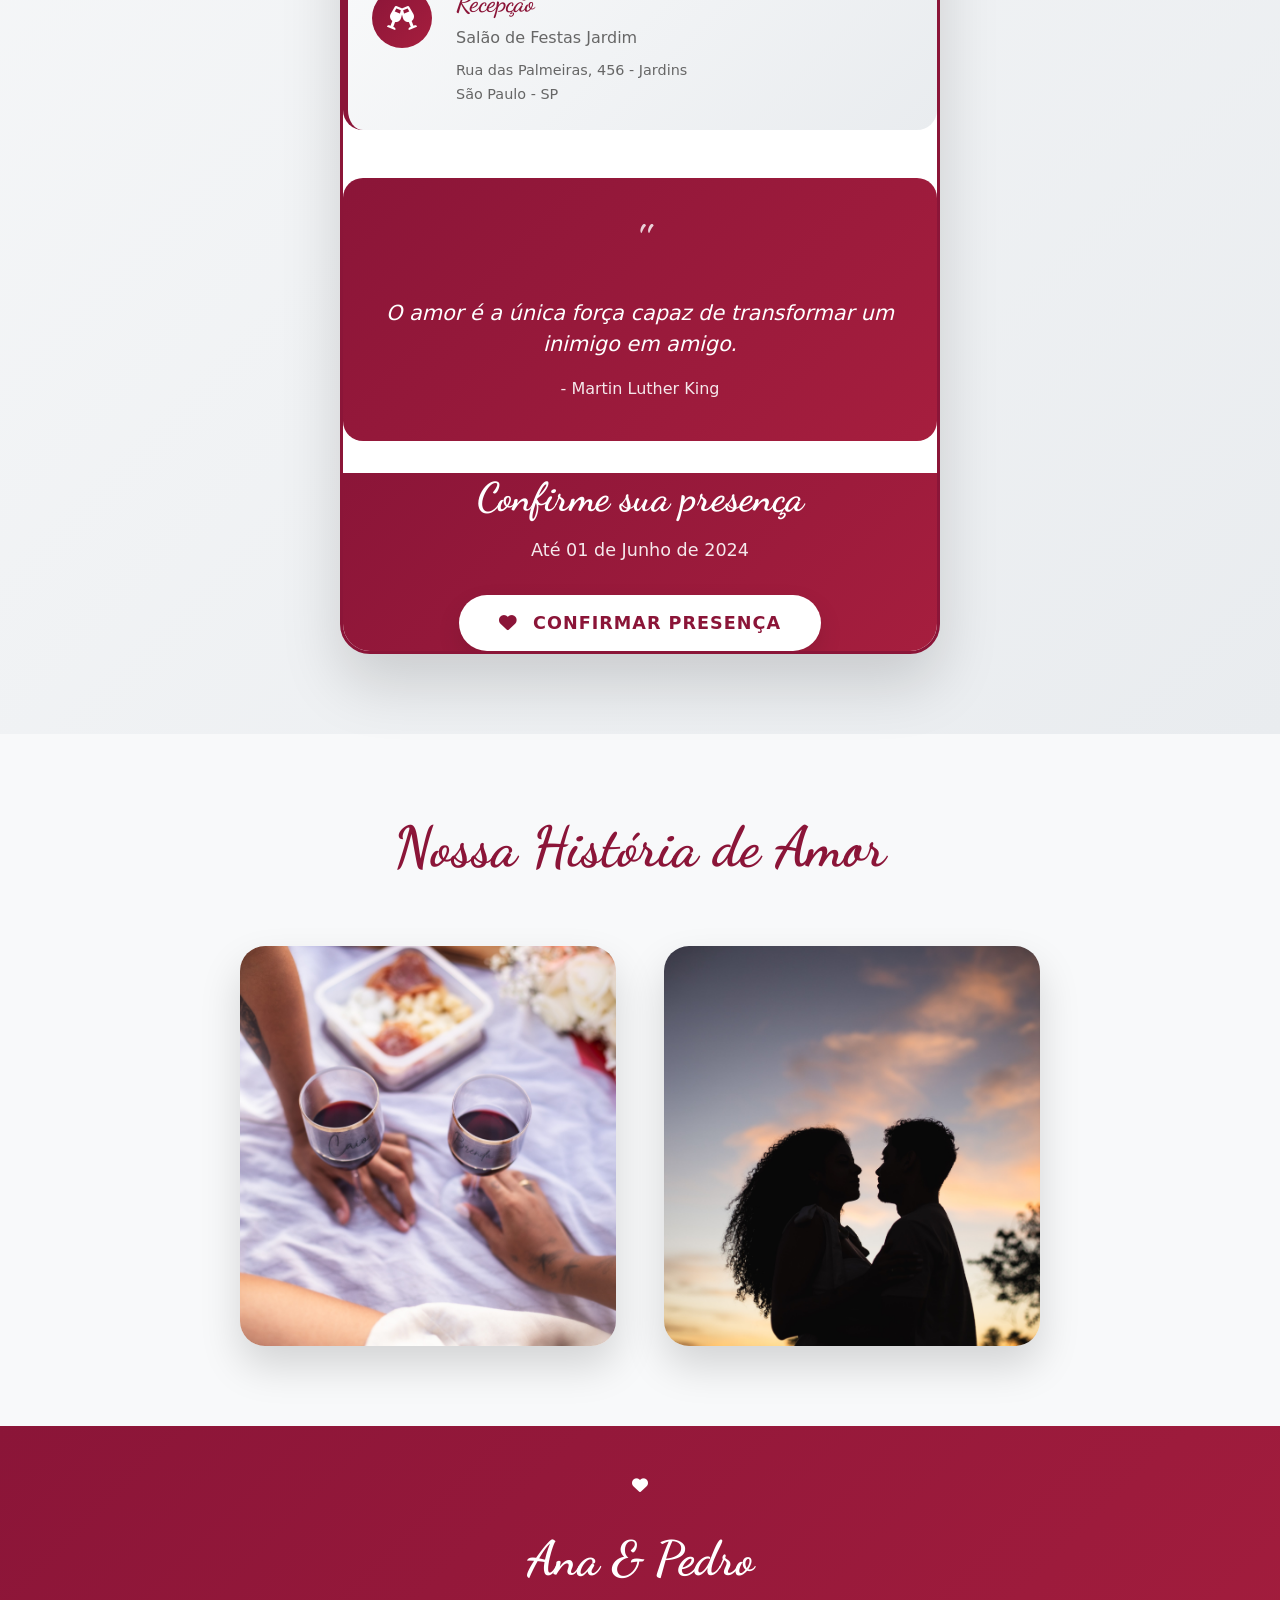
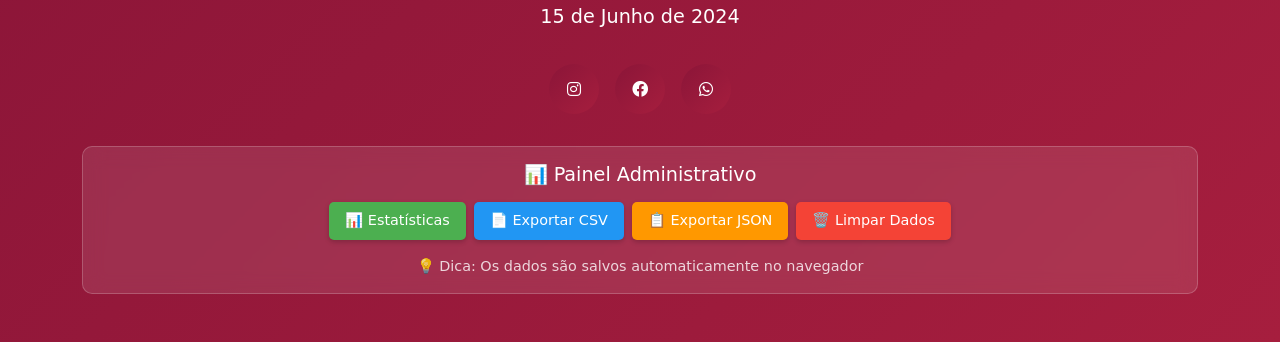
==== commit 083d5f4d: "Enviando atualizações" ====
--- a/convite2/index.html
+++ b/convite2/index.html
@@ -177,6 +177,28 @@
                     <a href="#"><i class="fab fa-facebook"></i></a>
                     <a href="#"><i class="fab fa-whatsapp"></i></a>
                 </div>
+
+                <!-- Botões de Administração -->
+                <div class="admin-panel" style="margin-top: 2rem; padding: 1rem; background: rgba(255,255,255,0.1); border-radius: 10px;">
+                    <h4 style="color: #fff; margin-bottom: 1rem;">📊 Painel Administrativo</h4>
+                    <div class="admin-buttons" style="display: flex; gap: 0.5rem; flex-wrap: wrap; justify-content: center;">
+                        <button onclick="showStats()" class="btn-admin" style="background: #4CAF50; color: white; border: none; padding: 8px 16px; border-radius: 5px; cursor: pointer;">
+                            📊 Estatísticas
+                        </button>
+                        <button onclick="exportToCSV()" class="btn-admin" style="background: #2196F3; color: white; border: none; padding: 8px 16px; border-radius: 5px; cursor: pointer;">
+                            📄 Exportar CSV
+                        </button>
+                        <button onclick="exportToJSON()" class="btn-admin" style="background: #FF9800; color: white; border: none; padding: 8px 16px; border-radius: 5px; cursor: pointer;">
+                            📋 Exportar JSON
+                        </button>
+                        <button onclick="clearAllData()" class="btn-admin" style="background: #f44336; color: white; border: none; padding: 8px 16px; border-radius: 5px; cursor: pointer;">
+                            🗑️ Limpar Dados
+                        </button>
+                    </div>
+                    <p style="color: rgba(255,255,255,0.8); font-size: 0.9rem; margin-top: 1rem;">
+                        💡 Dica: Os dados são salvos automaticamente no navegador
+                    </p>
+                </div>
             </div>
         </div>
     </footer>
--- a/convite2/src/CSS/style.css
+++ b/convite2/src/CSS/style.css
@@ -572,6 +572,70 @@
 }
 
 
+/* Admin Panel Styles */
+
+.admin-panel {
+    margin-top: 2rem;
+    padding: 1.5rem;
+    background: rgba(255, 255, 255, 0.1);
+    border-radius: 15px;
+    backdrop-filter: blur(10px);
+    border: 1px solid rgba(255, 255, 255, 0.2);
+}
+
+.admin-panel h4 {
+    color: #fff;
+    margin-bottom: 1rem;
+    text-align: center;
+    font-size: 1.2rem;
+}
+
+.admin-buttons {
+    display: flex;
+    gap: 0.5rem;
+    flex-wrap: wrap;
+    justify-content: center;
+    margin-bottom: 1rem;
+}
+
+.btn-admin {
+    background: #4CAF50;
+    color: white;
+    border: none;
+    padding: 10px 16px;
+    border-radius: 8px;
+    cursor: pointer;
+    font-size: 0.9rem;
+    font-weight: 500;
+    transition: all 0.3s ease;
+    box-shadow: 0 2px 5px rgba(0, 0, 0, 0.2);
+}
+
+.btn-admin:hover {
+    transform: translateY(-2px);
+    box-shadow: 0 4px 10px rgba(0, 0, 0, 0.3);
+}
+
+.btn-admin:nth-child(2) {
+    background: #2196F3;
+}
+
+.btn-admin:nth-child(3) {
+    background: #FF9800;
+}
+
+.btn-admin:nth-child(4) {
+    background: #f44336;
+}
+
+.admin-panel p {
+    color: rgba(255, 255, 255, 0.8);
+    font-size: 0.9rem;
+    text-align: center;
+    margin: 0;
+}
+
+
 /* Modal Styles */
 
 .modal-content {
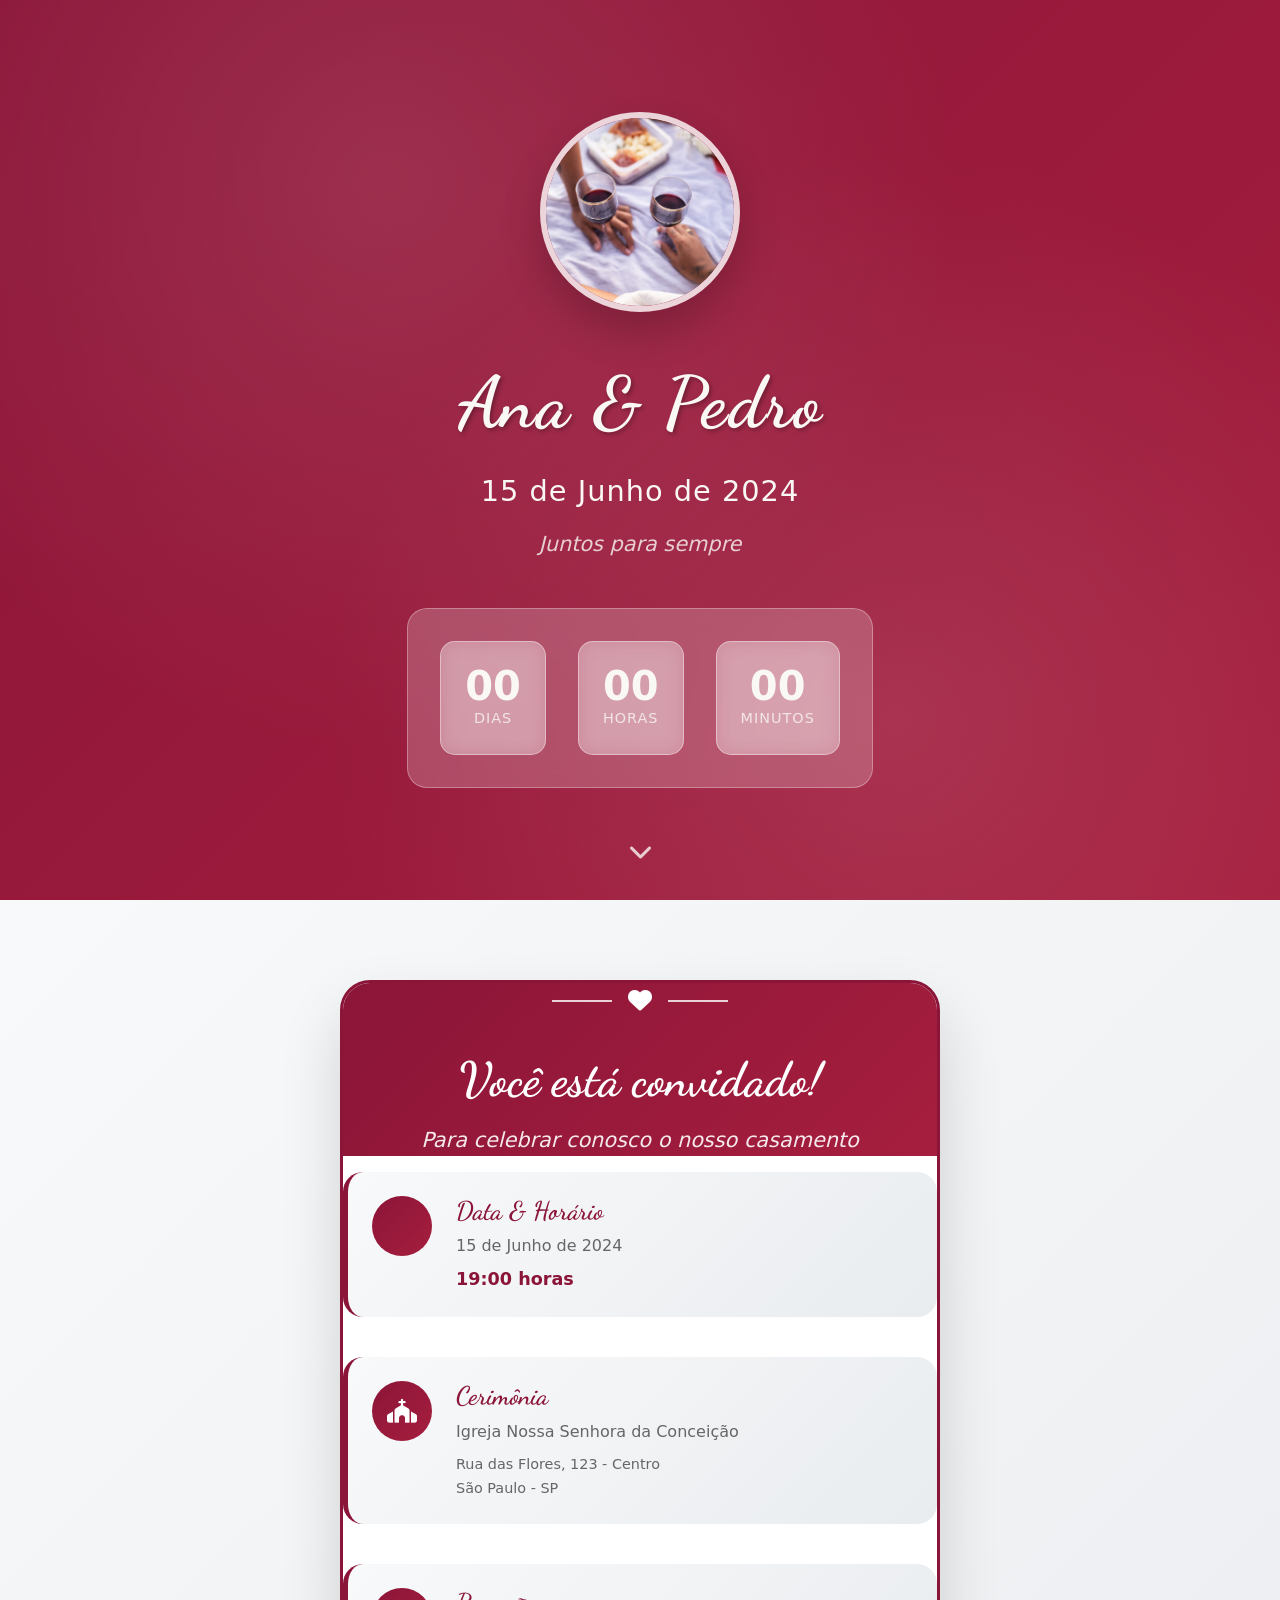
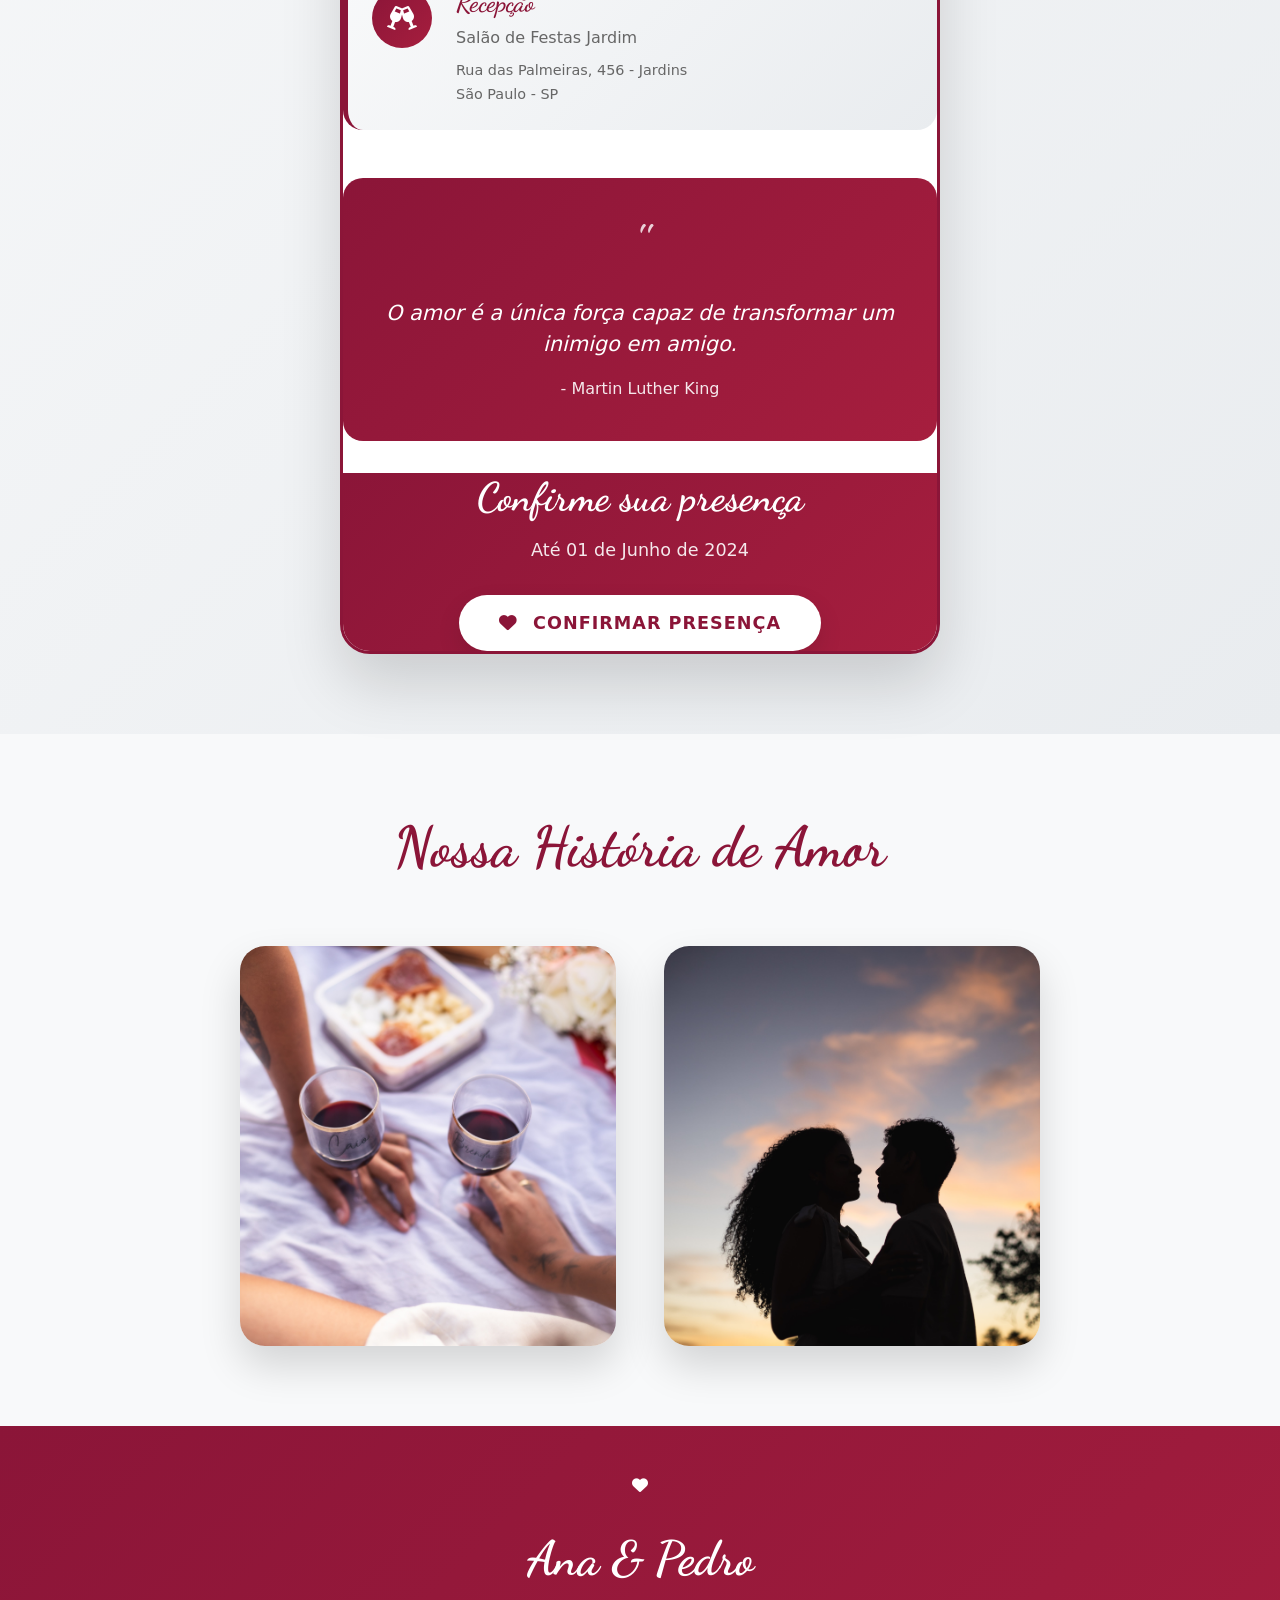
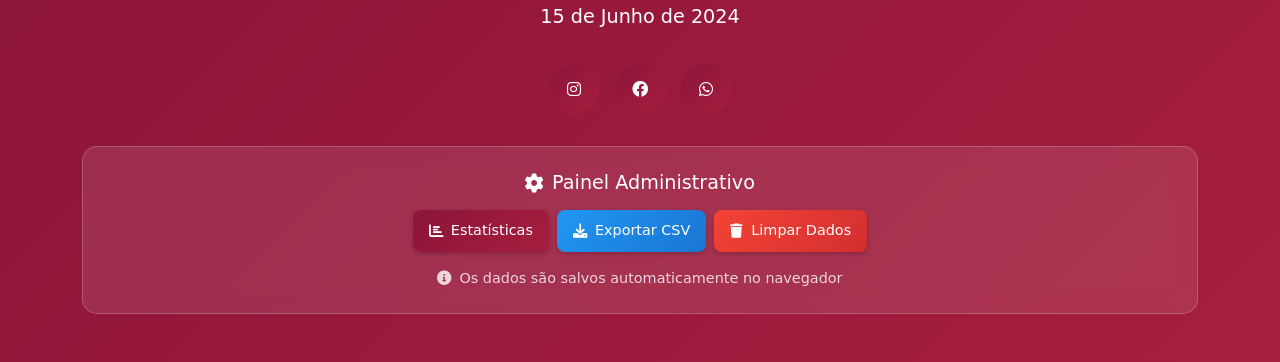
==== commit b337733a: "Enviando atualizações" ====
--- a/convite2/index.html
+++ b/convite2/index.html
@@ -178,26 +178,21 @@
                     <a href="#"><i class="fab fa-whatsapp"></i></a>
                 </div>
 
-                <!-- Botões de Administração -->
-                <div class="admin-panel" style="margin-top: 2rem; padding: 1rem; background: rgba(255,255,255,0.1); border-radius: 10px;">
-                    <h4 style="color: #fff; margin-bottom: 1rem;">📊 Painel Administrativo</h4>
-                    <div class="admin-buttons" style="display: flex; gap: 0.5rem; flex-wrap: wrap; justify-content: center;">
-                        <button onclick="showStats()" class="btn-admin" style="background: #4CAF50; color: white; border: none; padding: 8px 16px; border-radius: 5px; cursor: pointer;">
-                            📊 Estatísticas
+                <!-- Painel Administrativo -->
+                <div class="admin-panel">
+                    <h4><i class="fas fa-cog"></i> Painel Administrativo</h4>
+                    <div class="admin-buttons">
+                        <button onclick="showStats()" class="btn-admin">
+                            <i class="fas fa-chart-bar"></i> Estatísticas
                         </button>
-                        <button onclick="exportToCSV()" class="btn-admin" style="background: #2196F3; color: white; border: none; padding: 8px 16px; border-radius: 5px; cursor: pointer;">
-                            📄 Exportar CSV
+                        <button onclick="exportToCSV()" class="btn-admin">
+                            <i class="fas fa-download"></i> Exportar CSV
                         </button>
-                        <button onclick="exportToJSON()" class="btn-admin" style="background: #FF9800; color: white; border: none; padding: 8px 16px; border-radius: 5px; cursor: pointer;">
-                            📋 Exportar JSON
+                        <button onclick="clearAllData()" class="btn-admin">
+                            <i class="fas fa-trash"></i> Limpar Dados
                         </button>
-                        <button onclick="clearAllData()" class="btn-admin" style="background: #f44336; color: white; border: none; padding: 8px 16px; border-radius: 5px; cursor: pointer;">
-                            🗑️ Limpar Dados
-                        </button>
-                    </div>
-                    <p style="color: rgba(255,255,255,0.8); font-size: 0.9rem; margin-top: 1rem;">
-                        💡 Dica: Os dados são salvos automaticamente no navegador
-                    </p>
+                    </div>
+                    <p><i class="fas fa-info-circle"></i> Os dados são salvos automaticamente no navegador</p>
                 </div>
             </div>
         </div>
--- a/convite2/src/CSS/style.css
+++ b/convite2/src/CSS/style.css
@@ -572,7 +572,7 @@
 }
 
 
-/* Admin Panel Styles */
+/* Painel Administrativo */
 
 .admin-panel {
     margin-top: 2rem;
@@ -588,6 +588,10 @@
     margin-bottom: 1rem;
     text-align: center;
     font-size: 1.2rem;
+    display: flex;
+    align-items: center;
+    justify-content: center;
+    gap: 0.5rem;
 }
 
 .admin-buttons {
@@ -599,7 +603,7 @@
 }
 
 .btn-admin {
-    background: #4CAF50;
+    background: linear-gradient(135deg, #8b1538 0%, #a61e3e 100%);
     color: white;
     border: none;
     padding: 10px 16px;
@@ -609,23 +613,23 @@
     font-weight: 500;
     transition: all 0.3s ease;
     box-shadow: 0 2px 5px rgba(0, 0, 0, 0.2);
+    display: flex;
+    align-items: center;
+    gap: 0.5rem;
 }
 
 .btn-admin:hover {
     transform: translateY(-2px);
     box-shadow: 0 4px 10px rgba(0, 0, 0, 0.3);
+    color: white;
 }
 
 .btn-admin:nth-child(2) {
-    background: #2196F3;
+    background: linear-gradient(135deg, #2196F3 0%, #1976D2 100%);
 }
 
 .btn-admin:nth-child(3) {
-    background: #FF9800;
-}
-
-.btn-admin:nth-child(4) {
-    background: #f44336;
+    background: linear-gradient(135deg, #f44336 0%, #d32f2f 100%);
 }
 
 .admin-panel p {
@@ -633,6 +637,10 @@
     font-size: 0.9rem;
     text-align: center;
     margin: 0;
+    display: flex;
+    align-items: center;
+    justify-content: center;
+    gap: 0.5rem;
 }
 
 
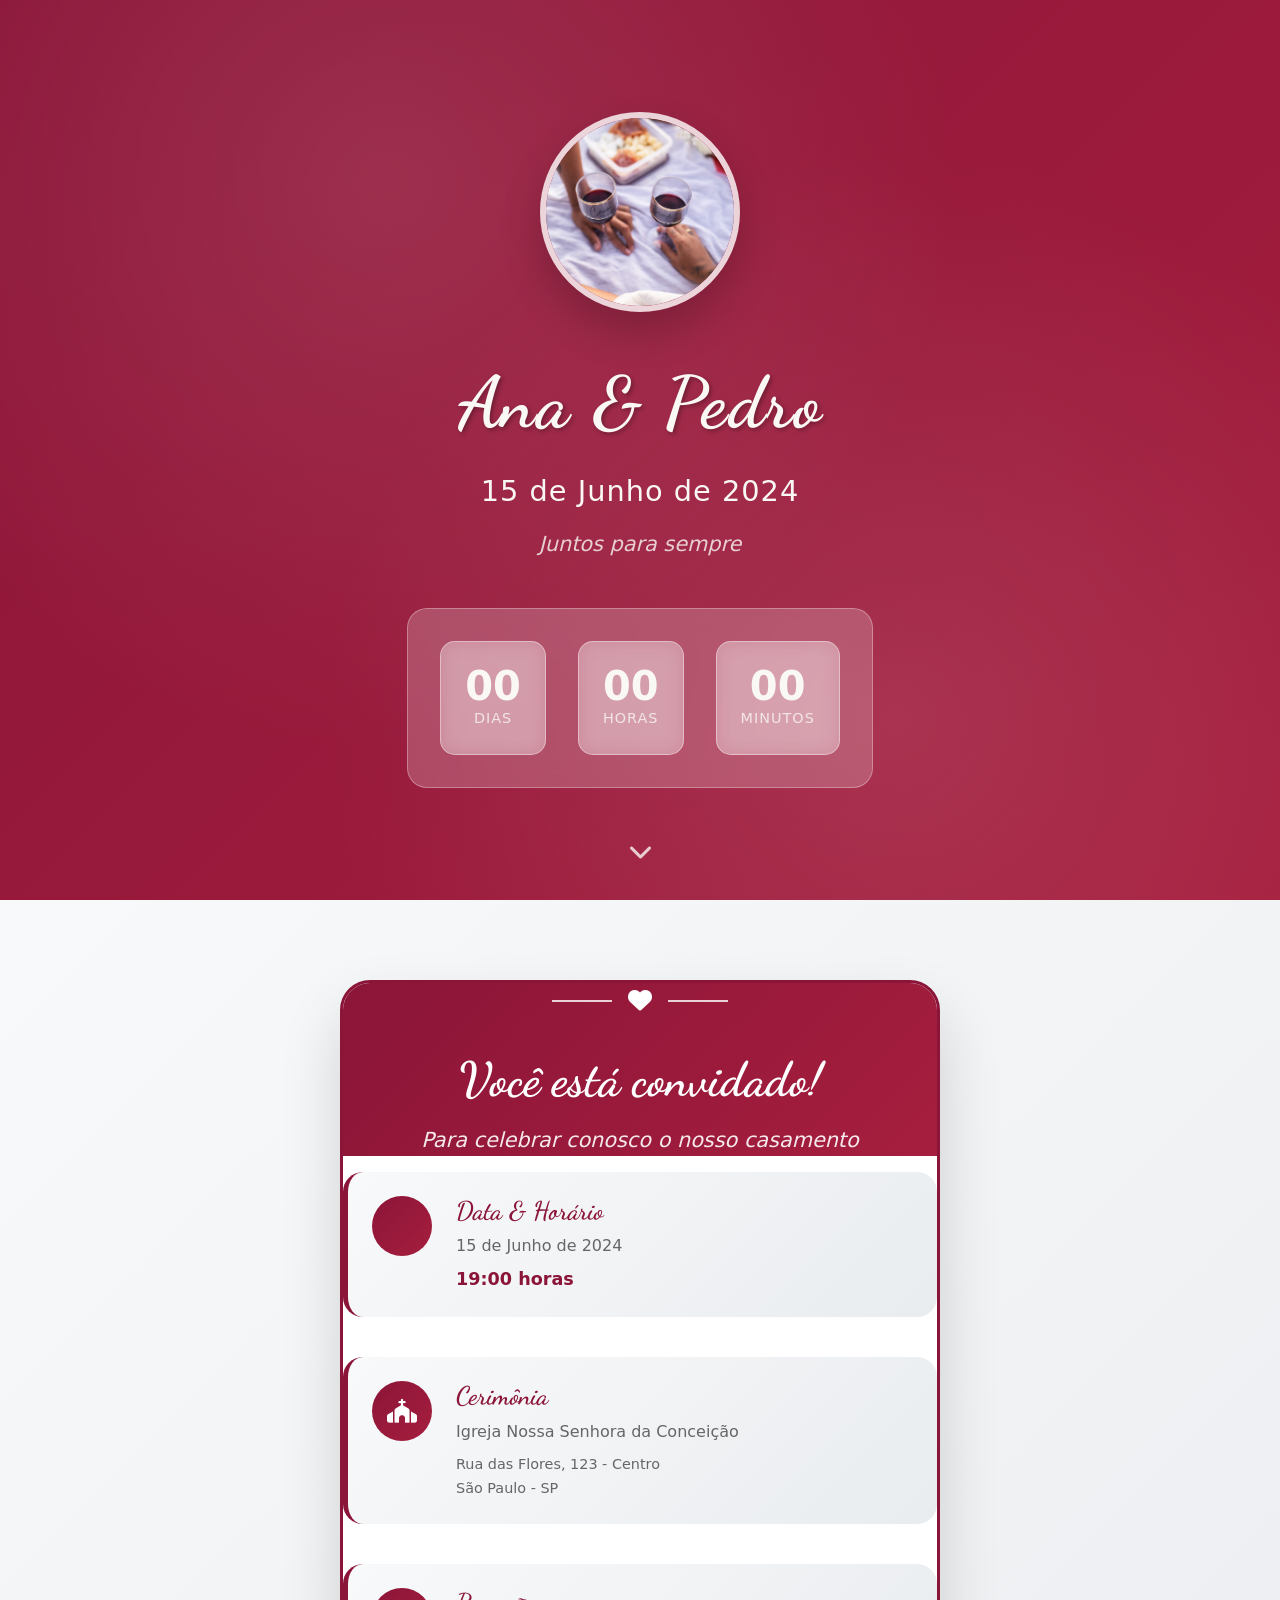
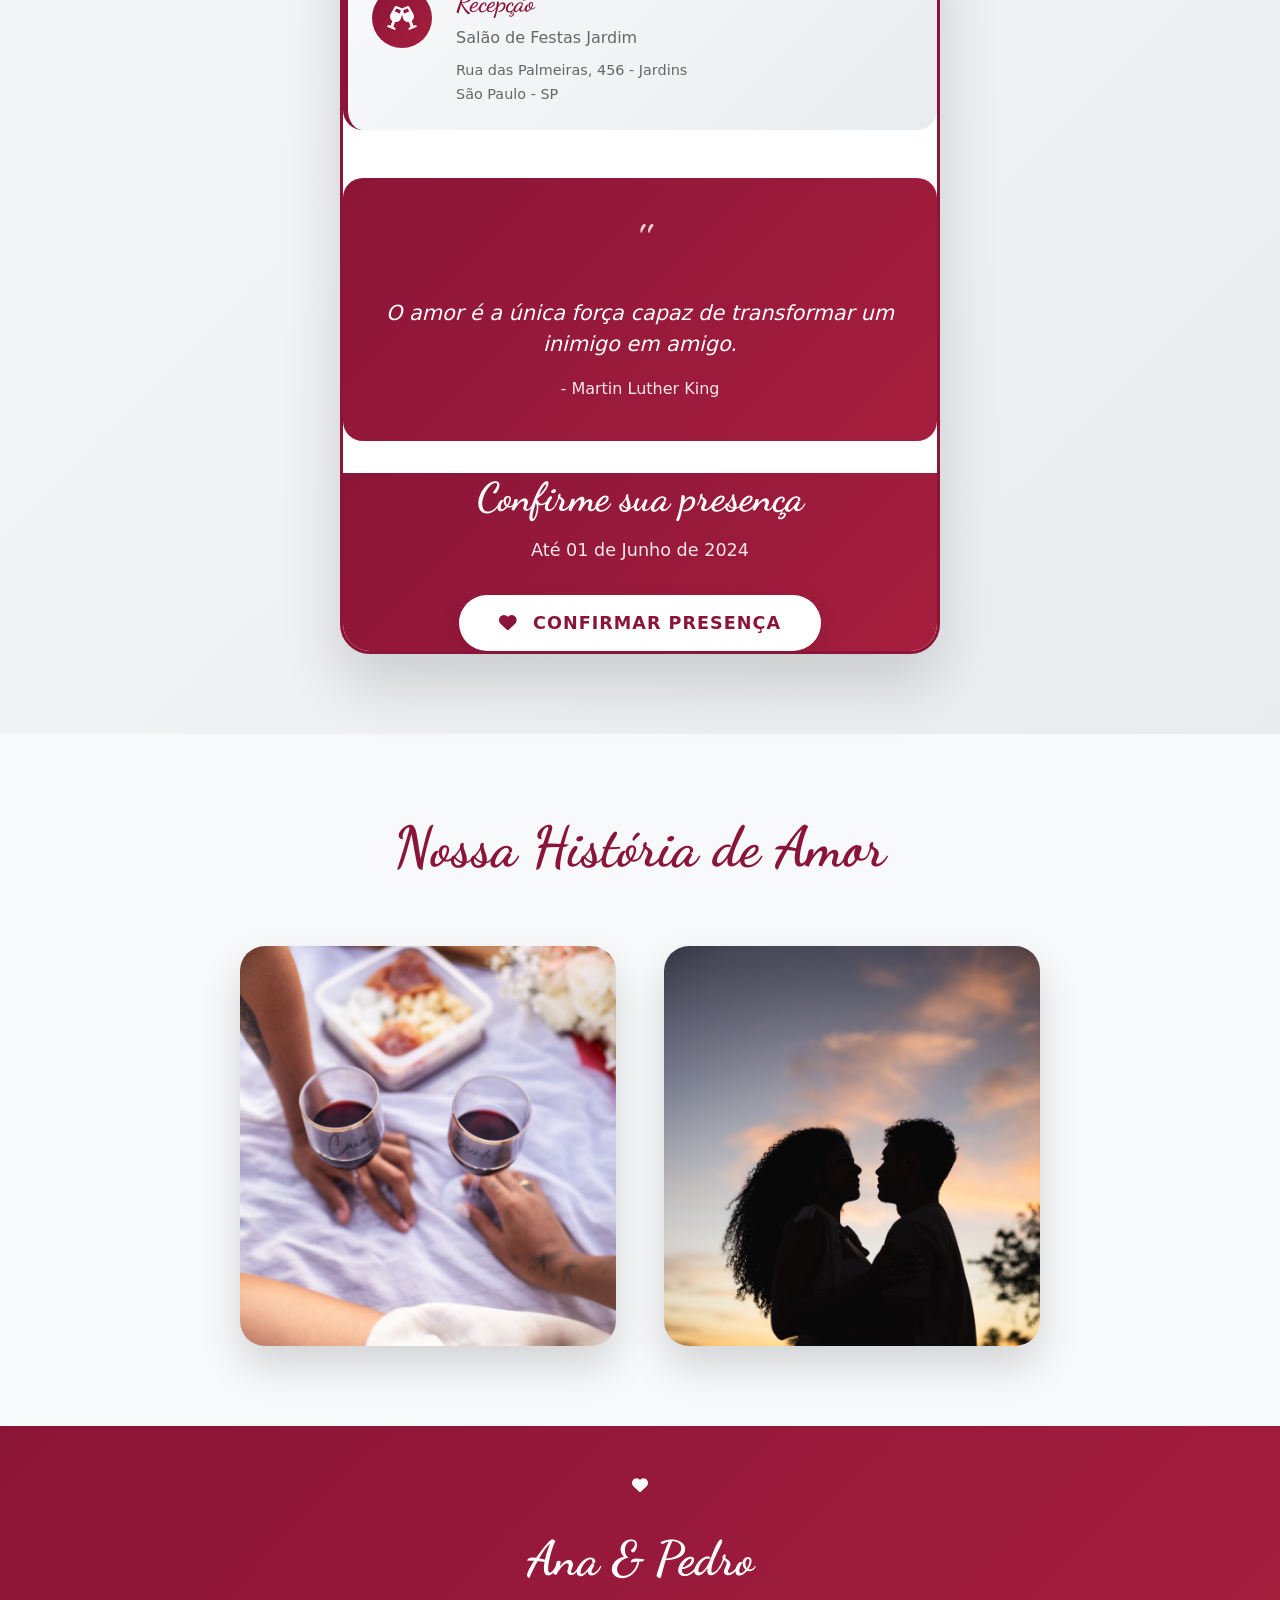
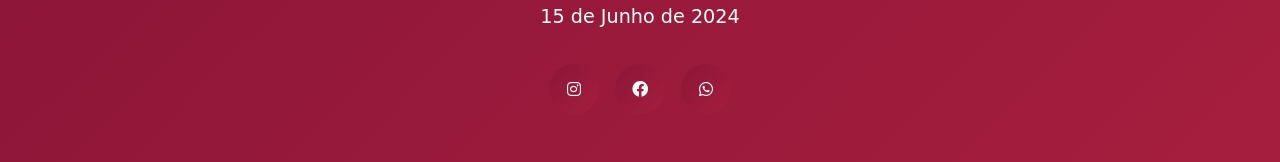
==== commit b39194d3: "Enviando atualizações" ====
--- a/convite2/index.html
+++ b/convite2/index.html
@@ -178,22 +178,6 @@
                     <a href="#"><i class="fab fa-whatsapp"></i></a>
                 </div>
 
-                <!-- Painel Administrativo -->
-                <div class="admin-panel">
-                    <h4><i class="fas fa-cog"></i> Painel Administrativo</h4>
-                    <div class="admin-buttons">
-                        <button onclick="showStats()" class="btn-admin">
-                            <i class="fas fa-chart-bar"></i> Estatísticas
-                        </button>
-                        <button onclick="exportToCSV()" class="btn-admin">
-                            <i class="fas fa-download"></i> Exportar CSV
-                        </button>
-                        <button onclick="clearAllData()" class="btn-admin">
-                            <i class="fas fa-trash"></i> Limpar Dados
-                        </button>
-                    </div>
-                    <p><i class="fas fa-info-circle"></i> Os dados são salvos automaticamente no navegador</p>
-                </div>
             </div>
         </div>
     </footer>
--- a/convite2/src/CSS/style.css
+++ b/convite2/src/CSS/style.css
@@ -572,78 +572,6 @@
 }
 
 
-/* Painel Administrativo */
-
-.admin-panel {
-    margin-top: 2rem;
-    padding: 1.5rem;
-    background: rgba(255, 255, 255, 0.1);
-    border-radius: 15px;
-    backdrop-filter: blur(10px);
-    border: 1px solid rgba(255, 255, 255, 0.2);
-}
-
-.admin-panel h4 {
-    color: #fff;
-    margin-bottom: 1rem;
-    text-align: center;
-    font-size: 1.2rem;
-    display: flex;
-    align-items: center;
-    justify-content: center;
-    gap: 0.5rem;
-}
-
-.admin-buttons {
-    display: flex;
-    gap: 0.5rem;
-    flex-wrap: wrap;
-    justify-content: center;
-    margin-bottom: 1rem;
-}
-
-.btn-admin {
-    background: linear-gradient(135deg, #8b1538 0%, #a61e3e 100%);
-    color: white;
-    border: none;
-    padding: 10px 16px;
-    border-radius: 8px;
-    cursor: pointer;
-    font-size: 0.9rem;
-    font-weight: 500;
-    transition: all 0.3s ease;
-    box-shadow: 0 2px 5px rgba(0, 0, 0, 0.2);
-    display: flex;
-    align-items: center;
-    gap: 0.5rem;
-}
-
-.btn-admin:hover {
-    transform: translateY(-2px);
-    box-shadow: 0 4px 10px rgba(0, 0, 0, 0.3);
-    color: white;
-}
-
-.btn-admin:nth-child(2) {
-    background: linear-gradient(135deg, #2196F3 0%, #1976D2 100%);
-}
-
-.btn-admin:nth-child(3) {
-    background: linear-gradient(135deg, #f44336 0%, #d32f2f 100%);
-}
-
-.admin-panel p {
-    color: rgba(255, 255, 255, 0.8);
-    font-size: 0.9rem;
-    text-align: center;
-    margin: 0;
-    display: flex;
-    align-items: center;
-    justify-content: center;
-    gap: 0.5rem;
-}
-
-
 /* Modal Styles */
 
 .modal-content {
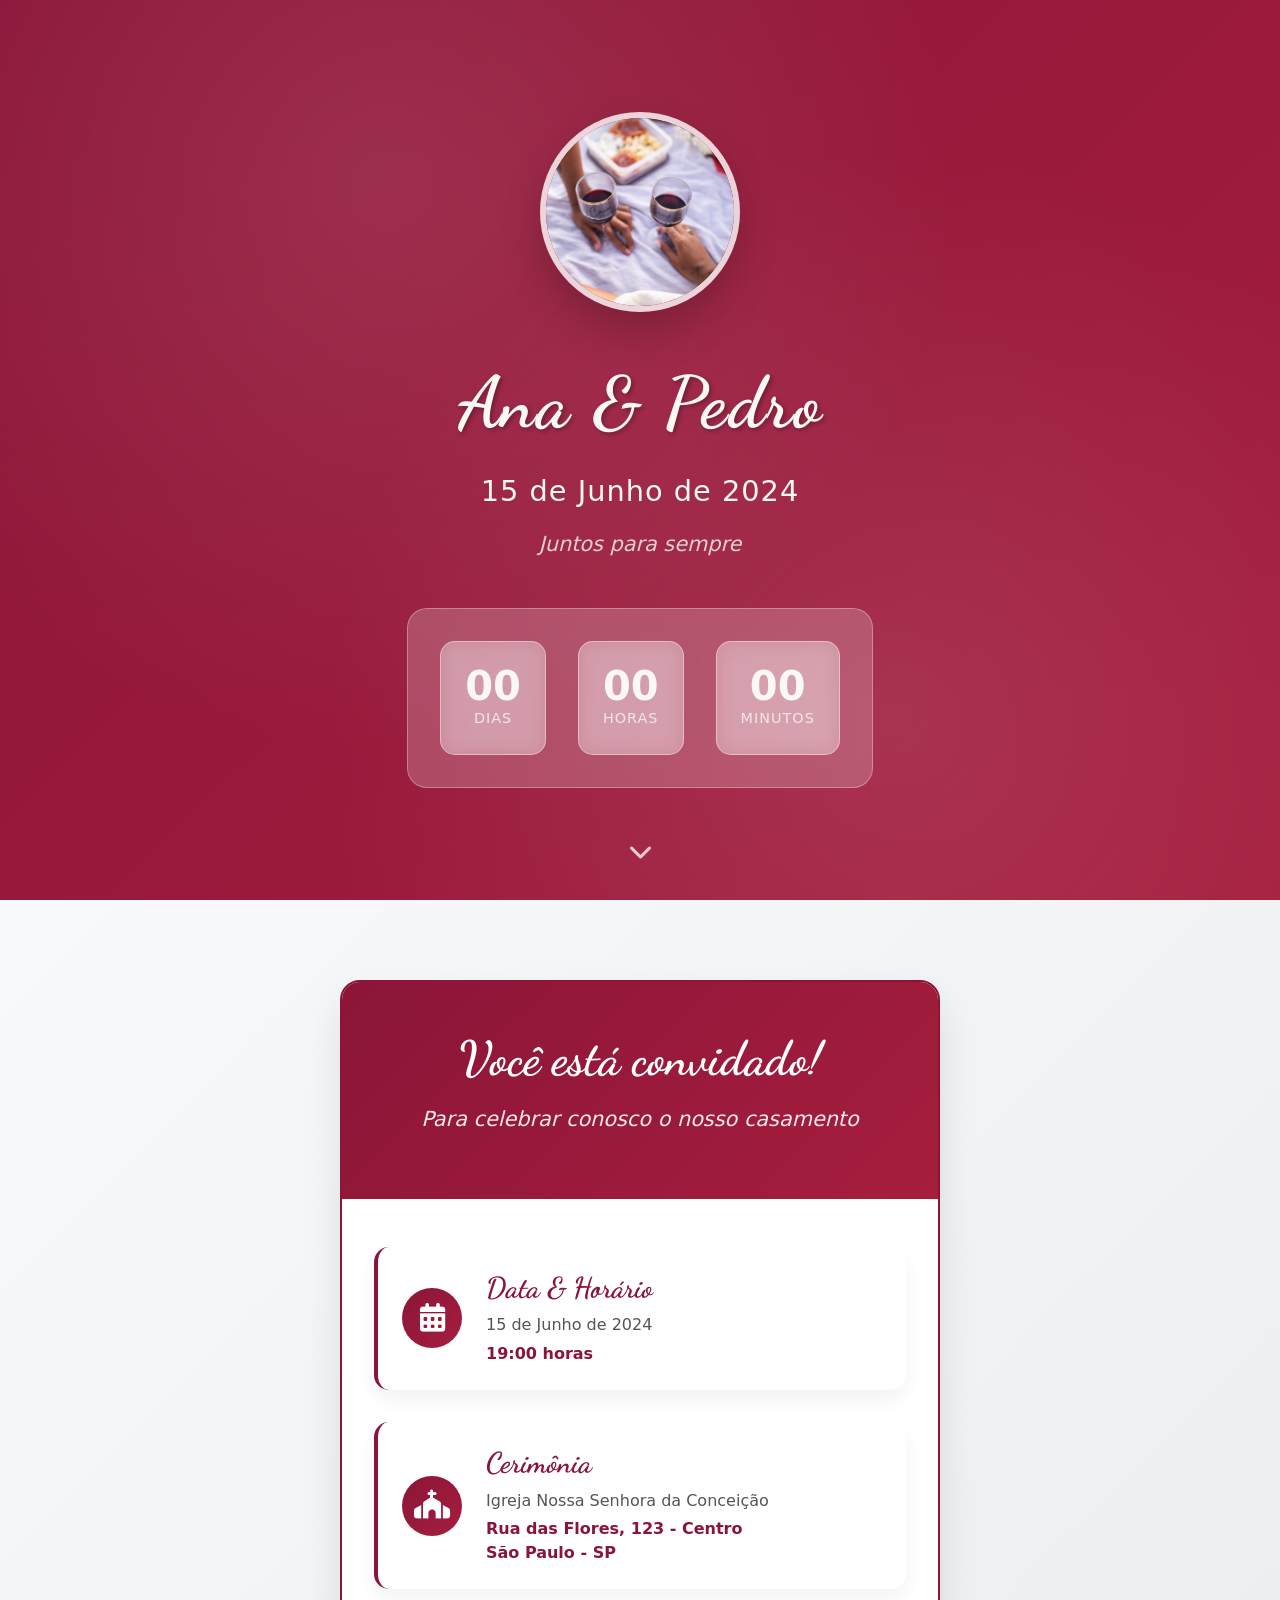
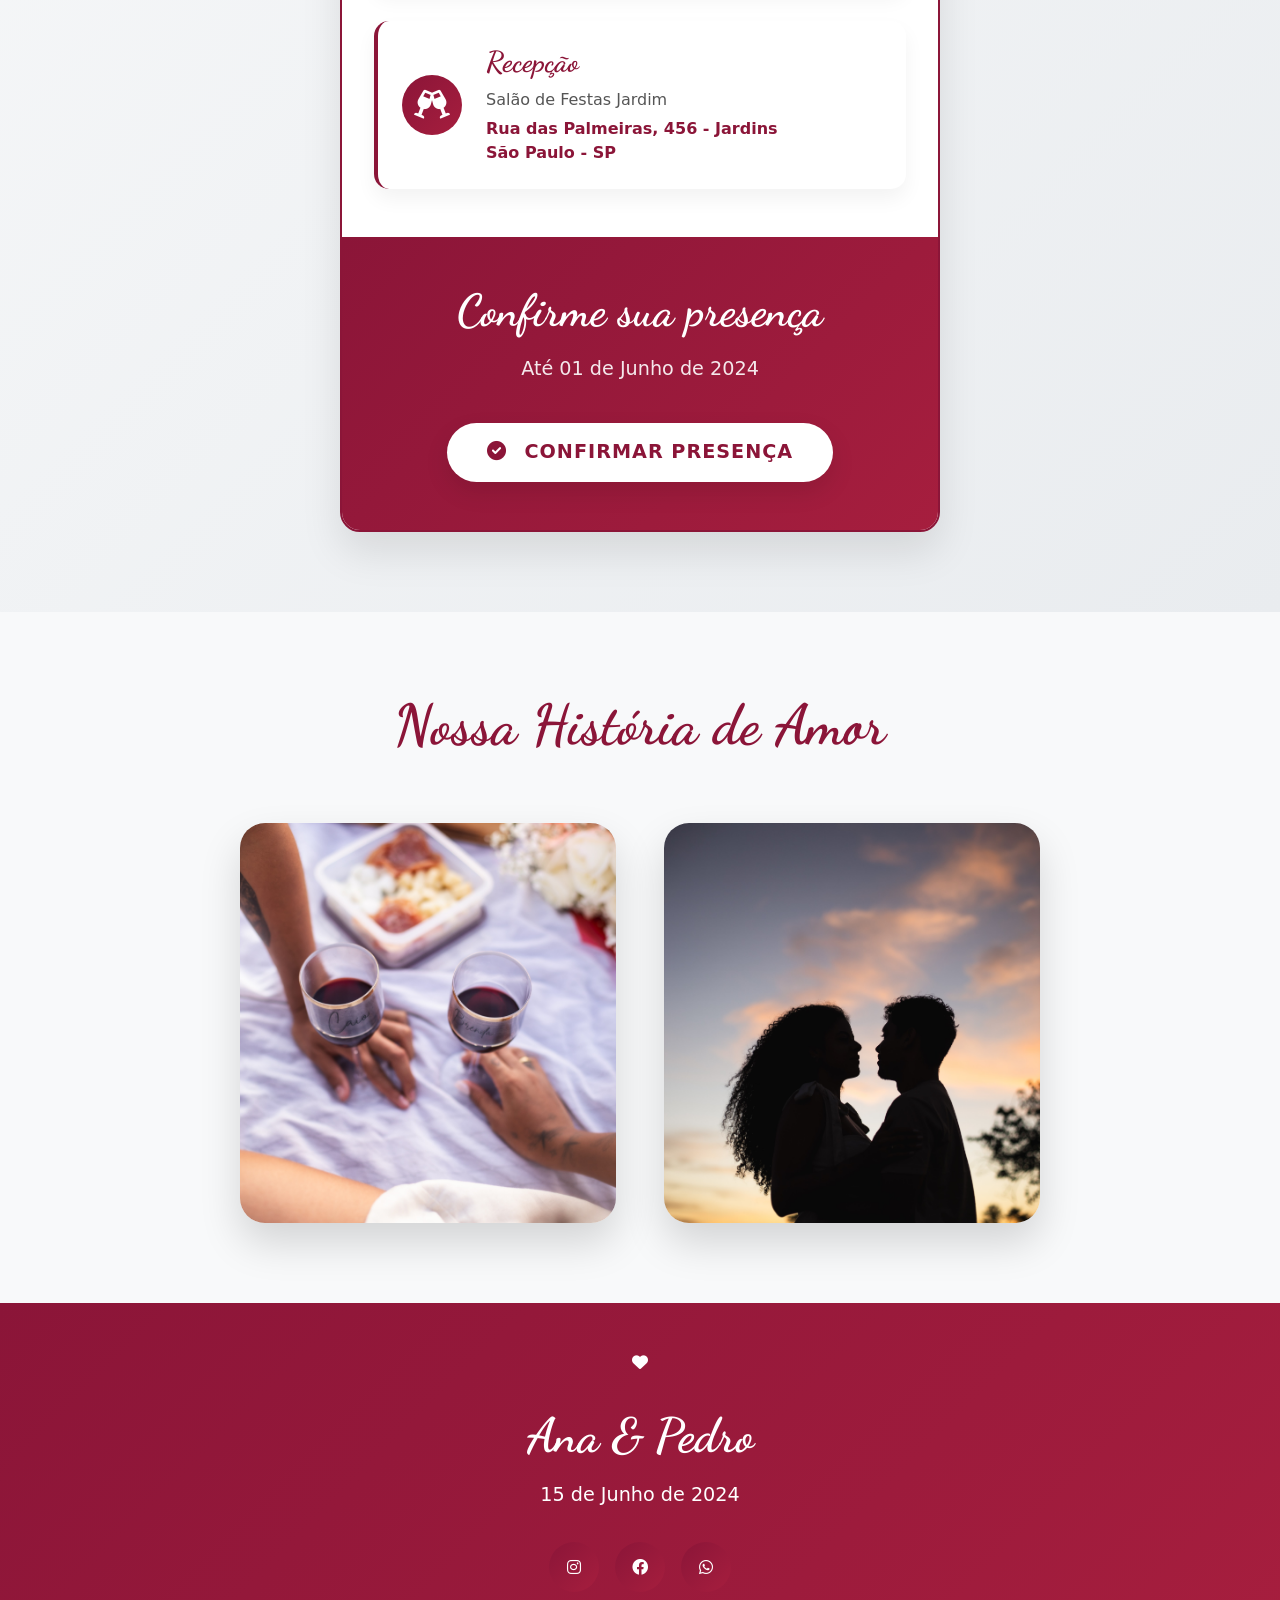
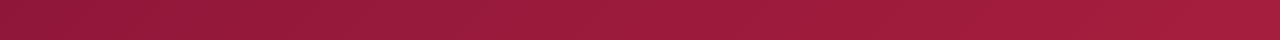
==== commit bb6540a2: "Enviando atualizações" ====
--- a/convite2/index.html
+++ b/convite2/index.html
@@ -57,80 +57,57 @@
         </div>
     </section>
 
-    <!-- Invitation Card - Layout em Card Único -->
+    <!-- Invitation Content -->
     <section class="invitation-section">
-        <div class="container-fluid">
-            <div class="row justify-content-center">
-                <div class="col-12 col-lg-8 col-xl-6">
-                    <div class="invitation-wrapper">
-                        <div class="invitation-card">
-                            <div class="card-header">
-                                <div class="header-decoration">
-                                    <div class="decoration-line"></div>
-                                    <div class="decoration-heart">
-                                        <i class="fas fa-heart" style="color: #fff;"></i>
-                                    </div>
-                                    <div class="decoration-line "></div>
-                                </div>
-                                <h2>Você está convidado!</h2>
-                                <p>Para celebrar conosco o nosso casamento</p>
-                            </div>
-
-                            <div class="card-body ">
-                                <div class="event-info ">
-                                    <div class="info-item ">
-                                        <div class="info-icon ">
-                                            <i class="fas fa-calendar-heart "></i>
-                                        </div>
-                                        <div class="info-content ">
-                                            <h3>Data & Horário</h3>
-                                            <p>15 de Junho de 2024</p>
-                                            <span class="time ">19:00 horas</span>
-                                        </div>
-                                    </div>
-
-                                    <div class="info-item ">
-                                        <div class="info-icon ">
-                                            <i class="fas fa-church "></i>
-                                        </div>
-                                        <div class="info-content ">
-                                            <h3>Cerimônia</h3>
-                                            <p>Igreja Nossa Senhora da Conceição</p>
-                                            <span class="address ">Rua das Flores, 123 - Centro<br>São Paulo - SP</span>
-                                        </div>
-                                    </div>
-
-                                    <div class="info-item ">
-                                        <div class="info-icon ">
-                                            <i class="fas fa-glass-cheers "></i>
-                                        </div>
-                                        <div class="info-content ">
-                                            <h3>Recepção</h3>
-                                            <p>Salão de Festas Jardim</p>
-                                            <span class="address ">Rua das Palmeiras, 456 - Jardins<br>São Paulo - SP</span>
-                                        </div>
-                                    </div>
-                                </div>
-
-                                <div class="love-quote ">
-                                    <div class="quote-mark ">"</div>
-                                    <p>O amor é a única força capaz de transformar um inimigo em amigo.</p>
-                                    <span class="quote-author">- Martin Luther King</span>
-                                </div>
-                            </div>
-
-                            <div class="card-footer">
-                                <div class="rsvp-section">
-                                    <h3>Confirme sua presença</h3>
-                                    <p>Até 01 de Junho de 2024</p>
-                                    <button class="btn-romantic" onclick="openRSVP()">
-                                <i class="fas fa-heart"></i>
-                                Confirmar Presença
-                            </button>
-                                </div>
-                            </div>
-                        </div>
-                    </div>
+        <div class="container">
+            <div class="invitation-card">
+                <div class="invitation-header">
+                    <h2>Você está convidado!</h2>
+                    <p class="invitation-subtitle">Para celebrar conosco o nosso casamento</p>
+                </div>
+
+                <div class="event-details">
+                    <div class="detail-card">
+                        <div class="detail-icon">
+                            <i class="fas fa-calendar-alt"></i>
+                        </div>
+                        <div class="detail-content">
+                            <h3>Data & Horário</h3>
+                            <p>15 de Junho de 2024</p>
+                            <span class="time">19:00 horas</span>
+                        </div>
+                    </div>
+
+                    <div class="detail-card">
+                        <div class="detail-icon">
+                            <i class="fas fa-church"></i>
+                        </div>
+                        <div class="detail-content">
+                            <h3>Cerimônia</h3>
+                            <p>Igreja Nossa Senhora da Conceição</p>
+                            <span class="address">Rua das Flores, 123 - Centro<br>São Paulo - SP</span>
+                        </div>
+                    </div>
+
+                    <div class="detail-card">
+                        <div class="detail-icon">
+                            <i class="fas fa-glass-cheers"></i>
+                        </div>
+                        <div class="detail-content">
+                            <h3>Recepção</h3>
+                            <p>Salão de Festas Jardim</p>
+                            <span class="address">Rua das Palmeiras, 456 - Jardins<br>São Paulo - SP</span>
+                        </div>
+                    </div>
+                </div>
+
+                <div class="rsvp-section">
+                    <h3>Confirme sua presença</h3>
+                    <p>Até 01 de Junho de 2024</p>
+                    <button class="btn-primary" onclick="openRSVP()">
+                        <i class="fas fa-check-circle"></i>
+                        Confirmar Presença
+                    </button>
                 </div>
             </div>
         </div>
--- a/convite2/src/CSS/style.css
+++ b/convite2/src/CSS/style.css
@@ -205,103 +205,70 @@
 }
 
 
-/* Invitation Section - Card Único */
+/* Invitation Section */
 
 .invitation-section {
-    padding: 3rem 0;
+    padding: 5rem 0;
     background: linear-gradient(135deg, #f8f9fa 0%, #e9ecef 100%);
     position: relative;
     z-index: 2;
 }
 
-.invitation-wrapper {
-    display: flex;
-    justify-content: center;
-    align-items: center;
-    min-height: 60vh;
-    padding: 2rem 0;
-}
-
 .invitation-card {
     max-width: 600px;
-    width: 100%;
+    margin: 0 auto;
     background: white;
-    border-radius: 30px;
-    box-shadow: 0 30px 60px rgba(0, 0, 0, 0.15);
+    border-radius: 20px;
+    box-shadow: 0 20px 40px rgba(0, 0, 0, 0.1);
     overflow: hidden;
-    border: 3px solid #8b1538;
-    position: relative;
-    margin: 0 auto;
-}
-
-.card-header {
+    border: 2px solid #8b1538;
+}
+
+.invitation-header {
     background: linear-gradient(135deg, #8b1538 0%, #a61e3e 100%);
     padding: 3rem 2rem;
     text-align: center;
     color: white;
-    position: relative;
-}
-
-.header-decoration {
-    display: flex;
-    align-items: center;
-    justify-content: center;
-    margin-bottom: 2rem;
-}
-
-.decoration-line {
-    width: 60px;
-    height: 2px;
-    background: rgba(255, 255, 255, 0.8);
-}
-
-.decoration-heart {
-    margin: 0 1rem;
-    font-size: 1.5rem;
-    animation: heartbeat 2s ease-in-out infinite;
-}
-
-.card-header h2 {
+}
+
+.invitation-header h2 {
     font-family: 'Dancing Script', cursive;
     font-size: 3rem;
     margin-bottom: 1rem;
     font-weight: 700;
-    color: #fff;
-}
-
-.card-header p {
+}
+
+.invitation-subtitle {
     font-size: 1.3rem;
     opacity: 0.9;
     font-style: italic;
-    color: #fff;
-}
-
-.card-body {
+}
+
+.event-details {
     padding: 3rem 2rem;
-}
-
-.event-info {
-    margin-bottom: 3rem;
-}
-
-.info-item {
-    display: flex;
-    align-items: flex-start;
-    margin-bottom: 2.5rem;
+    display: flex;
+    flex-direction: column;
+    gap: 2rem;
+}
+
+.detail-card {
+    display: flex;
+    align-items: center;
+    background: #fff;
+    border-radius: 15px;
     padding: 1.5rem;
-    background: linear-gradient(135deg, #f8f9fa 0%, #e9ecef 100%);
-    border-radius: 20px;
-    border-left: 5px solid #8b1538;
+    box-shadow: 0 10px 20px rgba(0, 0, 0, 0.05);
+    border-left: 4px solid #8b1538;
     transition: all 0.3s ease;
 }
 
-.info-item:hover {
+.detail-card:hover {
     transform: translateY(-5px);
     box-shadow: 0 15px 30px rgba(0, 0, 0, 0.1);
     border-left-color: #a61e3e;
 }
 
-.info-icon {
+.detail-icon {
     width: 60px;
     height: 60px;
     background: linear-gradient(135deg, #8b1538 0%, #a61e3e 100%);
@@ -313,71 +280,34 @@
     flex-shrink: 0;
 }
 
-.info-icon i {
-    color: white;
-    font-size: 1.5rem;
-}
-
-.info-content h3 {
+.detail-icon i {
+    color: white;
+    font-size: 1.8rem;
+}
+
+.detail-content h3 {
     font-family: 'Dancing Script', cursive;
-    font-size: 1.6rem;
+    font-size: 1.8rem;
     color: #8b1538;
     margin-bottom: 0.5rem;
-    font-weight: 600;
-}
-
-.info-content p {
-    color: #666;
-    margin-bottom: 0.5rem;
-    font-weight: 500;
-}
-
-.info-content .time {
+    font-weight: 700;
+}
+
+.detail-content p {
+    color: #555;
+    margin-bottom: 0.3rem;
+    font-weight: 400;
+}
+
+.detail-content .time,
+.detail-content .address {
     color: #8b1538;
     font-weight: 600;
-    font-size: 1.1rem;
-}
-
-.info-content .address {
-    color: #666;
-    font-size: 0.9rem;
+    font-size: 1rem;
     line-height: 1.4;
 }
 
-.love-quote {
-    text-align: center;
-    padding: 2.5rem;
-    background: linear-gradient(135deg, #8b1538 0%, #a61e3e 100%);
-    border-radius: 20px;
-    position: relative;
-    margin: 2rem 0;
-}
-
-.quote-mark {
-    font-family: 'Dancing Script', cursive;
-    font-size: 4rem;
-    color: white;
-    line-height: 1;
-    margin-bottom: 1rem;
-    opacity: 0.8;
-}
-
-.love-quote p {
-    font-style: italic;
-    font-size: 1.3rem;
-    color: white;
-    margin-bottom: 1rem;
-    line-height: 1.5;
-}
-
-.quote-author {
-    font-size: 1rem;
-    color: white;
-    font-weight: 500;
-    opacity: 0.9;
-}
-
-.card-footer {
+.rsvp-section {
     background: linear-gradient(135deg, #8b1538 0%, #a61e3e 100%);
     padding: 3rem 2rem;
     text-align: center;
@@ -386,25 +316,23 @@
 
 .rsvp-section h3 {
     font-family: 'Dancing Script', cursive;
-    font-size: 2.5rem;
+    font-size: 2.8rem;
     margin-bottom: 1rem;
     font-weight: 700;
-    color: #fff;
 }
 
 .rsvp-section p {
-    font-size: 1.1rem;
-    margin-bottom: 2rem;
+    font-size: 1.2rem;
+    margin-bottom: 2.5rem;
     opacity: 0.9;
-    color: #fff;
-}
-
-.btn-romantic {
+}
+
+.btn-primary {
     background: white;
     color: #8b1538;
     border: none;
     padding: 15px 40px;
-    font-size: 1.1rem;
+    font-size: 1.2rem;
     border-radius: 50px;
     font-weight: 600;
     transition: all 0.3s ease;
@@ -413,14 +341,14 @@
     box-shadow: 0 10px 25px rgba(0, 0, 0, 0.1);
 }
 
-.btn-romantic:hover {
+.btn-primary:hover {
     transform: translateY(-3px);
     box-shadow: 0 15px 35px rgba(0, 0, 0, 0.2);
     color: #8b1538;
 }
 
-.btn-romantic i {
-    margin-right: 8px;
+.btn-primary i {
+    margin-right: 10px;
 }
 
 
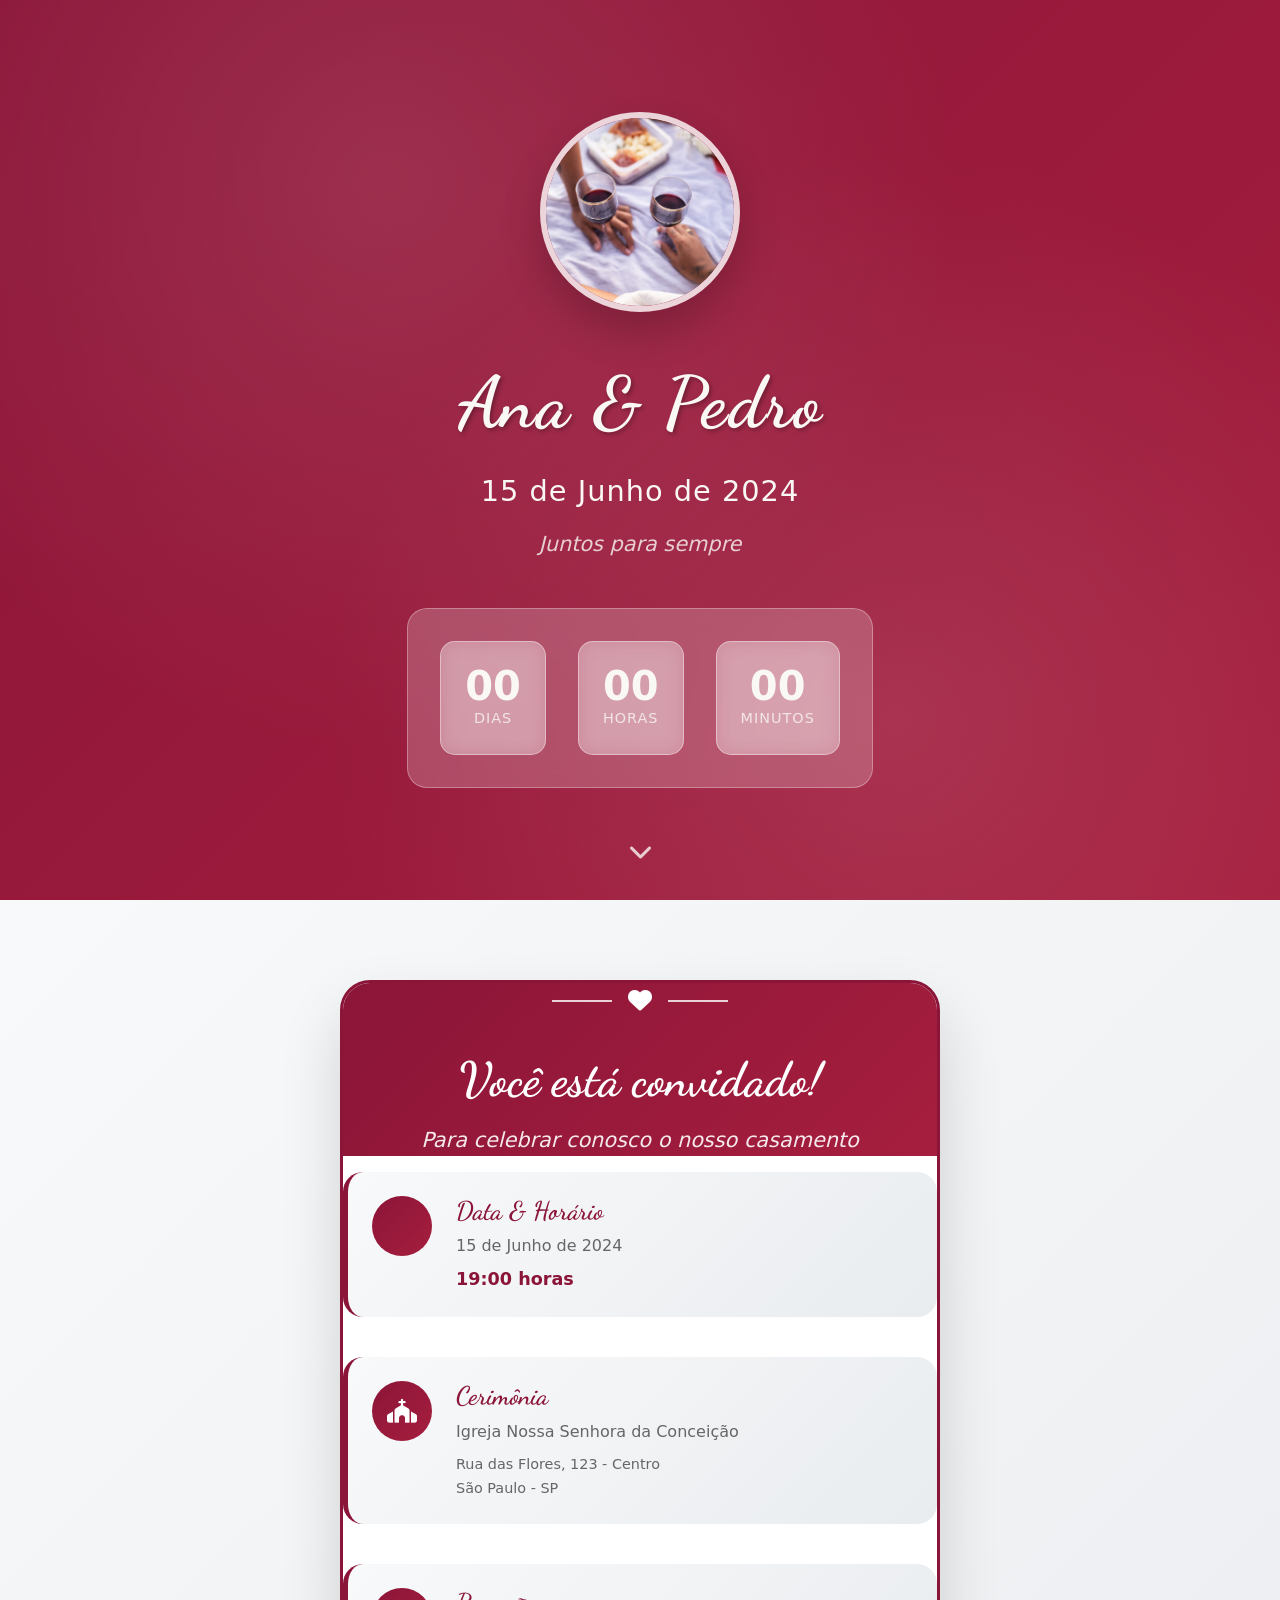
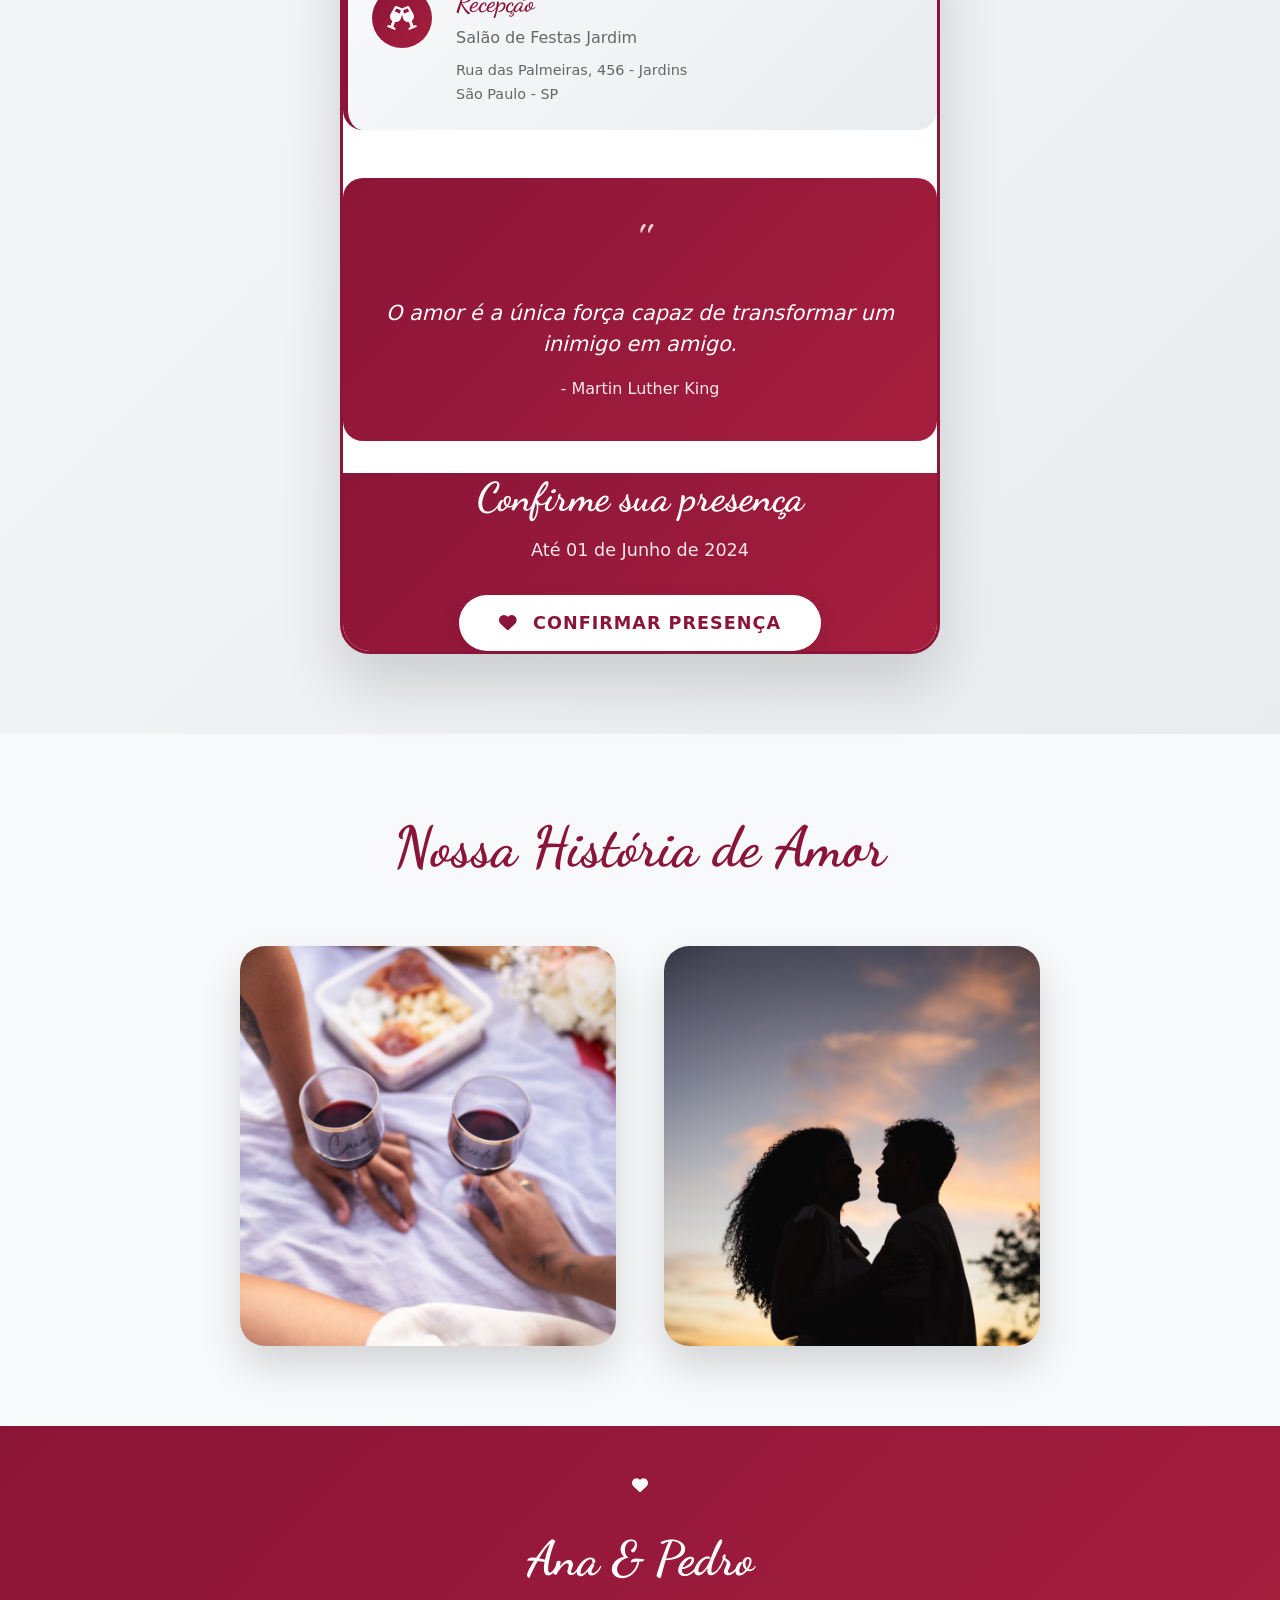
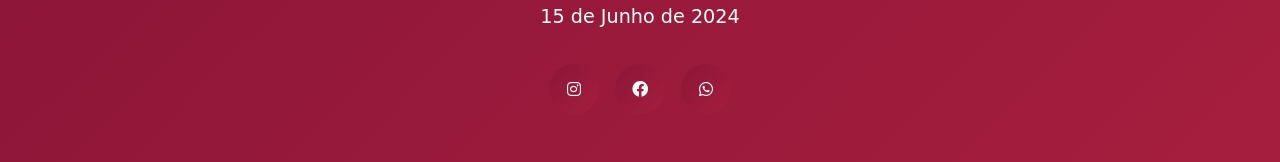
==== commit fbd70e8f: "Enviando atualizações" ====
--- a/convite2/index.html
+++ b/convite2/index.html
@@ -57,57 +57,80 @@
         </div>
     </section>
 
-    <!-- Invitation Content -->
+    <!-- Invitation Card - Layout em Card Único -->
     <section class="invitation-section">
-        <div class="container">
-            <div class="invitation-card">
-                <div class="invitation-header">
-                    <h2>Você está convidado!</h2>
-                    <p class="invitation-subtitle">Para celebrar conosco o nosso casamento</p>
-                </div>
-
-                <div class="event-details">
-                    <div class="detail-card">
-                        <div class="detail-icon">
-                            <i class="fas fa-calendar-alt"></i>
-                        </div>
-                        <div class="detail-content">
-                            <h3>Data & Horário</h3>
-                            <p>15 de Junho de 2024</p>
-                            <span class="time">19:00 horas</span>
-                        </div>
-                    </div>
-
-                    <div class="detail-card">
-                        <div class="detail-icon">
-                            <i class="fas fa-church"></i>
-                        </div>
-                        <div class="detail-content">
-                            <h3>Cerimônia</h3>
-                            <p>Igreja Nossa Senhora da Conceição</p>
-                            <span class="address">Rua das Flores, 123 - Centro<br>São Paulo - SP</span>
-                        </div>
-                    </div>
-
-                    <div class="detail-card">
-                        <div class="detail-icon">
-                            <i class="fas fa-glass-cheers"></i>
-                        </div>
-                        <div class="detail-content">
-                            <h3>Recepção</h3>
-                            <p>Salão de Festas Jardim</p>
-                            <span class="address">Rua das Palmeiras, 456 - Jardins<br>São Paulo - SP</span>
-                        </div>
-                    </div>
-                </div>
-
-                <div class="rsvp-section">
-                    <h3>Confirme sua presença</h3>
-                    <p>Até 01 de Junho de 2024</p>
-                    <button class="btn-primary" onclick="openRSVP()">
-                        <i class="fas fa-check-circle"></i>
-                        Confirmar Presença
-                    </button>
+        <div class="container-fluid">
+            <div class="row justify-content-center">
+                <div class="col-12 col-lg-8 col-xl-6">
+                    <div class="invitation-wrapper">
+                        <div class="invitation-card">
+                            <div class="card-header">
+                                <div class="header-decoration">
+                                    <div class="decoration-line"></div>
+                                    <div class="decoration-heart">
+                                        <i class="fas fa-heart" style="color: #fff;"></i>
+                                    </div>
+                                    <div class="decoration-line "></div>
+                                </div>
+                                <h2>Você está convidado!</h2>
+                                <p>Para celebrar conosco o nosso casamento</p>
+                            </div>
+
+                            <div class="card-body ">
+                                <div class="event-info ">
+                                    <div class="info-item ">
+                                        <div class="info-icon ">
+                                            <i class="fas fa-calendar-heart "></i>
+                                        </div>
+                                        <div class="info-content ">
+                                            <h3>Data & Horário</h3>
+                                            <p>15 de Junho de 2024</p>
+                                            <span class="time ">19:00 horas</span>
+                                        </div>
+                                    </div>
+
+                                    <div class="info-item ">
+                                        <div class="info-icon ">
+                                            <i class="fas fa-church "></i>
+                                        </div>
+                                        <div class="info-content ">
+                                            <h3>Cerimônia</h3>
+                                            <p>Igreja Nossa Senhora da Conceição</p>
+                                            <span class="address ">Rua das Flores, 123 - Centro<br>São Paulo - SP</span>
+                                        </div>
+                                    </div>
+
+                                    <div class="info-item ">
+                                        <div class="info-icon ">
+                                            <i class="fas fa-glass-cheers "></i>
+                                        </div>
+                                        <div class="info-content ">
+                                            <h3>Recepção</h3>
+                                            <p>Salão de Festas Jardim</p>
+                                            <span class="address ">Rua das Palmeiras, 456 - Jardins<br>São Paulo - SP</span>
+                                        </div>
+                                    </div>
+                                </div>
+
+                                <div class="love-quote ">
+                                    <div class="quote-mark ">"</div>
+                                    <p>O amor é a única força capaz de transformar um inimigo em amigo.</p>
+                                    <span class="quote-author">- Martin Luther King</span>
+                                </div>
+                            </div>
+
+                            <div class="card-footer">
+                                <div class="rsvp-section">
+                                    <h3>Confirme sua presença</h3>
+                                    <p>Até 01 de Junho de 2024</p>
+                                    <button class="btn-romantic" onclick="openRSVP()">
+                                        <i class="fas fa-heart"></i>
+                                        Confirmar Presença
+                                    </button>
+                                </div>
+                            </div>
+                        </div>
+                    </div>
                 </div>
             </div>
         </div>
--- a/convite2/src/CSS/style.css
+++ b/convite2/src/CSS/style.css
@@ -205,70 +205,103 @@
 }
 
 
-/* Invitation Section */
+/* Invitation Section - Card Único */
 
 .invitation-section {
-    padding: 5rem 0;
+    padding: 3rem 0;
     background: linear-gradient(135deg, #f8f9fa 0%, #e9ecef 100%);
     position: relative;
     z-index: 2;
+}
+
+.invitation-wrapper {
+    display: flex;
+    justify-content: center;
+    align-items: center;
+    min-height: 60vh;
+    padding: 2rem 0;
 }
 
 .invitation-card {
     max-width: 600px;
+    width: 100%;
+    background: white;
+    border-radius: 30px;
+    box-shadow: 0 30px 60px rgba(0, 0, 0, 0.15);
+    overflow: hidden;
+    border: 3px solid #8b1538;
+    position: relative;
     margin: 0 auto;
-    background: white;
-    border-radius: 20px;
-    box-shadow: 0 20px 40px rgba(0, 0, 0, 0.1);
-    overflow: hidden;
-    border: 2px solid #8b1538;
-}
-
-.invitation-header {
+}
+
+.card-header {
     background: linear-gradient(135deg, #8b1538 0%, #a61e3e 100%);
     padding: 3rem 2rem;
     text-align: center;
     color: white;
-}
-
-.invitation-header h2 {
+    position: relative;
+}
+
+.header-decoration {
+    display: flex;
+    align-items: center;
+    justify-content: center;
+    margin-bottom: 2rem;
+}
+
+.decoration-line {
+    width: 60px;
+    height: 2px;
+    background: rgba(255, 255, 255, 0.8);
+}
+
+.decoration-heart {
+    margin: 0 1rem;
+    font-size: 1.5rem;
+    animation: heartbeat 2s ease-in-out infinite;
+}
+
+.card-header h2 {
     font-family: 'Dancing Script', cursive;
     font-size: 3rem;
     margin-bottom: 1rem;
     font-weight: 700;
-}
-
-.invitation-subtitle {
+    color: #fff;
+}
+
+.card-header p {
     font-size: 1.3rem;
     opacity: 0.9;
     font-style: italic;
-}
-
-.event-details {
+    color: #fff;
+}
+
+.card-body {
     padding: 3rem 2rem;
-    display: flex;
-    flex-direction: column;
-    gap: 2rem;
-}
-
-.detail-card {
-    display: flex;
-    align-items: center;
-    background: #fff;
-    border-radius: 15px;
+}
+
+.event-info {
+    margin-bottom: 3rem;
+}
+
+.info-item {
+    display: flex;
+    align-items: flex-start;
+    margin-bottom: 2.5rem;
     padding: 1.5rem;
-    box-shadow: 0 10px 20px rgba(0, 0, 0, 0.05);
-    border-left: 4px solid #8b1538;
+    background: linear-gradient(135deg, #f8f9fa 0%, #e9ecef 100%);
+    border-radius: 20px;
+    border-left: 5px solid #8b1538;
     transition: all 0.3s ease;
 }
 
-.detail-card:hover {
+.info-item:hover {
     transform: translateY(-5px);
     box-shadow: 0 15px 30px rgba(0, 0, 0, 0.1);
     border-left-color: #a61e3e;
 }
 
-.detail-icon {
+.info-icon {
     width: 60px;
     height: 60px;
     background: linear-gradient(135deg, #8b1538 0%, #a61e3e 100%);
@@ -280,34 +313,71 @@
     flex-shrink: 0;
 }
 
-.detail-icon i {
-    color: white;
-    font-size: 1.8rem;
-}
-
-.detail-content h3 {
+.info-icon i {
+    color: white;
+    font-size: 1.5rem;
+}
+
+.info-content h3 {
     font-family: 'Dancing Script', cursive;
-    font-size: 1.8rem;
+    font-size: 1.6rem;
     color: #8b1538;
     margin-bottom: 0.5rem;
-    font-weight: 700;
-}
-
-.detail-content p {
-    color: #555;
-    margin-bottom: 0.3rem;
-    font-weight: 400;
-}
-
-.detail-content .time,
-.detail-content .address {
+    font-weight: 600;
+}
+
+.info-content p {
+    color: #666;
+    margin-bottom: 0.5rem;
+    font-weight: 500;
+}
+
+.info-content .time {
     color: #8b1538;
     font-weight: 600;
+    font-size: 1.1rem;
+}
+
+.info-content .address {
+    color: #666;
+    font-size: 0.9rem;
+    line-height: 1.4;
+}
+
+.love-quote {
+    text-align: center;
+    padding: 2.5rem;
+    background: linear-gradient(135deg, #8b1538 0%, #a61e3e 100%);
+    border-radius: 20px;
+    position: relative;
+    margin: 2rem 0;
+}
+
+.quote-mark {
+    font-family: 'Dancing Script', cursive;
+    font-size: 4rem;
+    color: white;
+    line-height: 1;
+    margin-bottom: 1rem;
+    opacity: 0.8;
+}
+
+.love-quote p {
+    font-style: italic;
+    font-size: 1.3rem;
+    color: white;
+    margin-bottom: 1rem;
+    line-height: 1.5;
+}
+
+.quote-author {
     font-size: 1rem;
-    line-height: 1.4;
-}
-
-.rsvp-section {
+    color: white;
+    font-weight: 500;
+    opacity: 0.9;
+}
+
+.card-footer {
     background: linear-gradient(135deg, #8b1538 0%, #a61e3e 100%);
     padding: 3rem 2rem;
     text-align: center;
@@ -316,23 +386,25 @@
 
 .rsvp-section h3 {
     font-family: 'Dancing Script', cursive;
-    font-size: 2.8rem;
+    font-size: 2.5rem;
     margin-bottom: 1rem;
     font-weight: 700;
+    color: #fff;
 }
 
 .rsvp-section p {
-    font-size: 1.2rem;
-    margin-bottom: 2.5rem;
+    font-size: 1.1rem;
+    margin-bottom: 2rem;
     opacity: 0.9;
-}
-
-.btn-primary {
+    color: #fff;
+}
+
+.btn-romantic {
     background: white;
     color: #8b1538;
     border: none;
     padding: 15px 40px;
-    font-size: 1.2rem;
+    font-size: 1.1rem;
     border-radius: 50px;
     font-weight: 600;
     transition: all 0.3s ease;
@@ -341,14 +413,14 @@
     box-shadow: 0 10px 25px rgba(0, 0, 0, 0.1);
 }
 
-.btn-primary:hover {
+.btn-romantic:hover {
     transform: translateY(-3px);
     box-shadow: 0 15px 35px rgba(0, 0, 0, 0.2);
     color: #8b1538;
 }
 
-.btn-primary i {
-    margin-right: 10px;
+.btn-romantic i {
+    margin-right: 8px;
 }
 
 
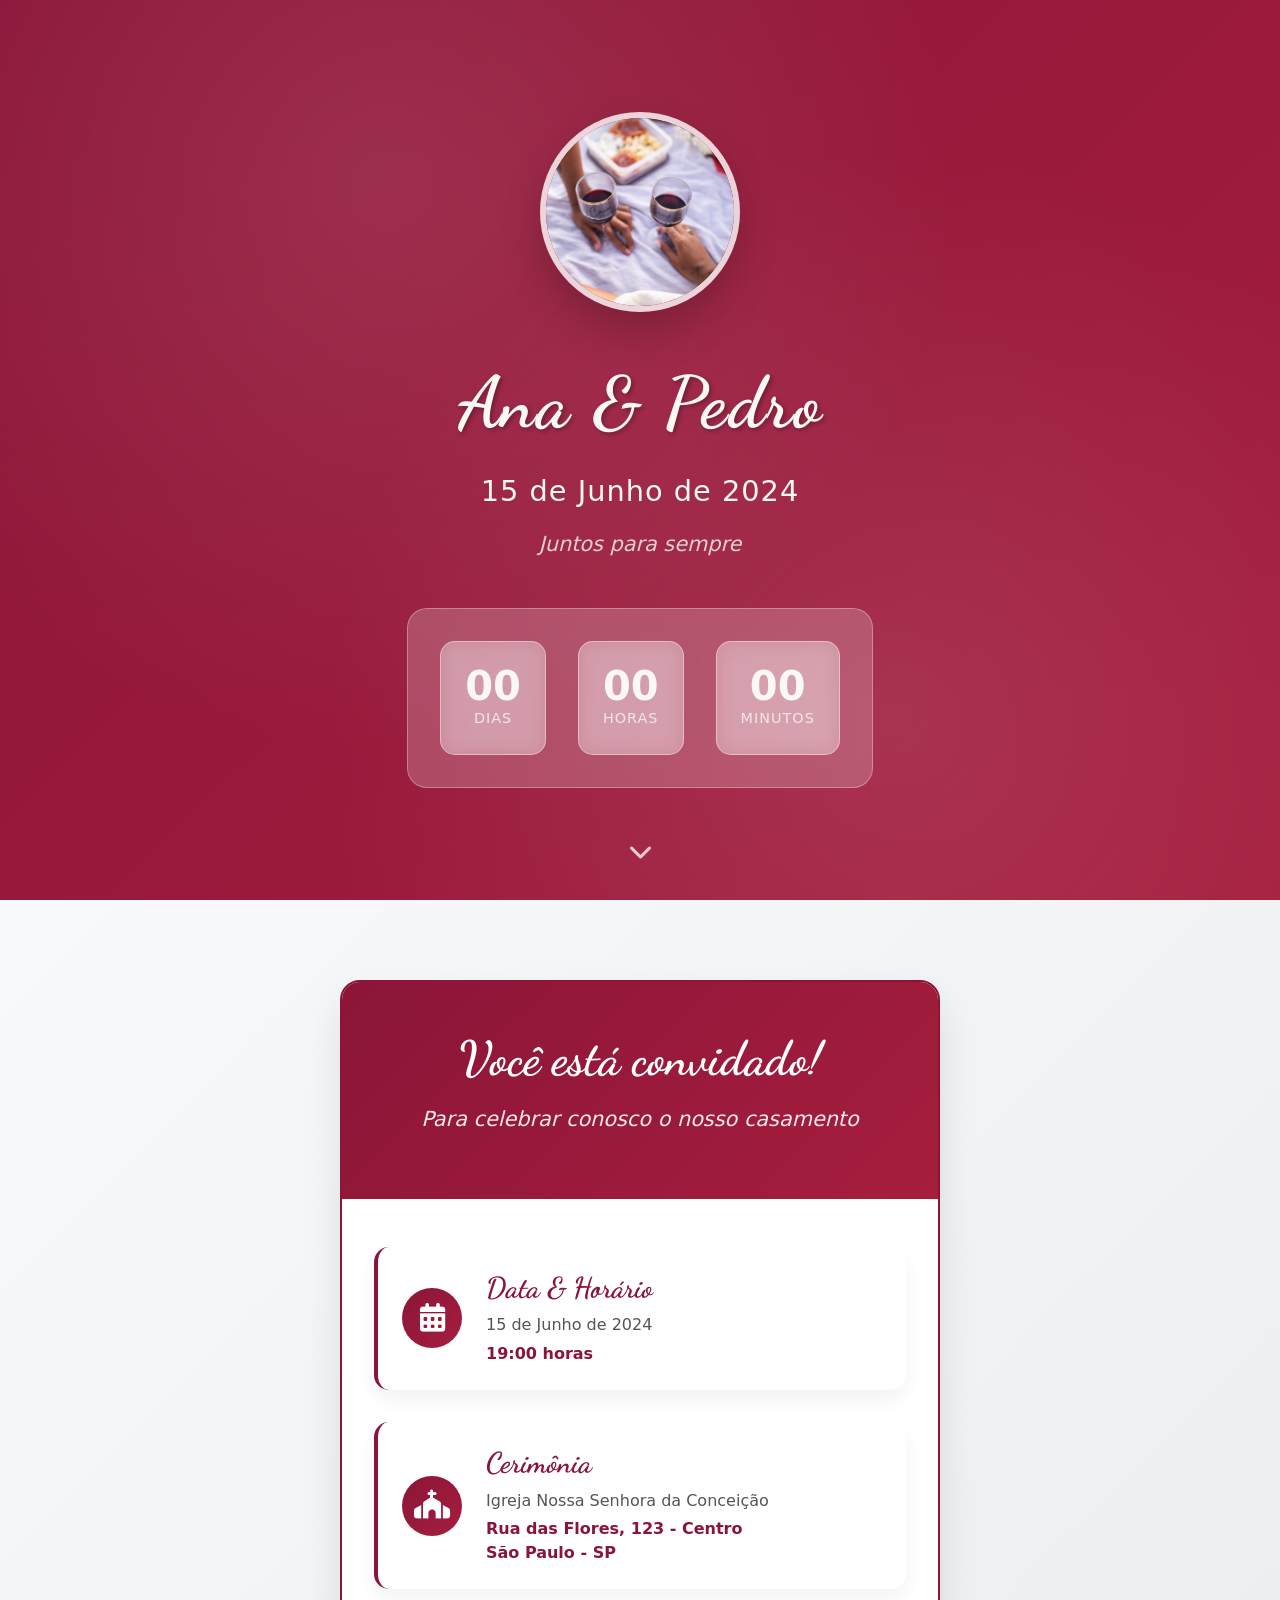
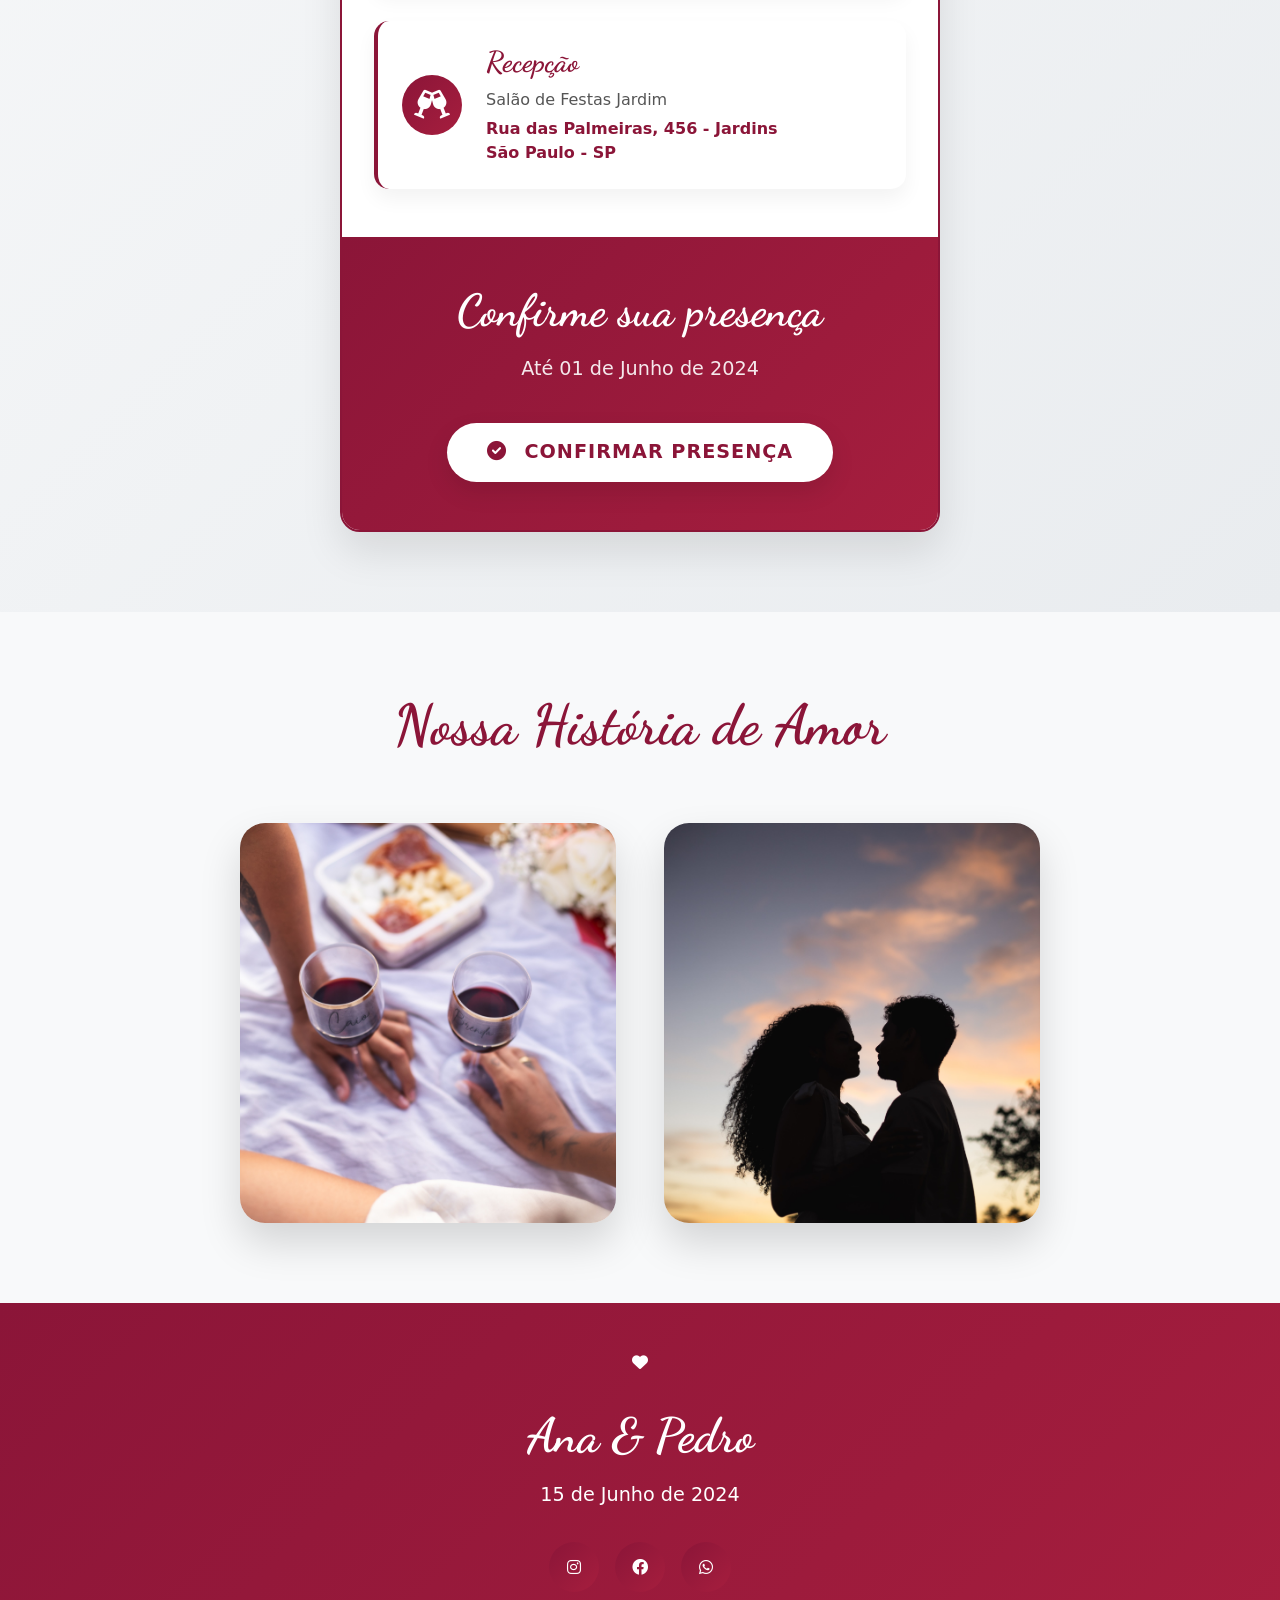
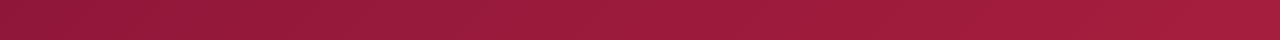
==== commit 393b7144: "Enviando atualizações" ====
--- a/convite2/index.html
+++ b/convite2/index.html
@@ -57,80 +57,57 @@
         </div>
     </section>
 
-    <!-- Invitation Card - Layout em Card Único -->
+    <!-- Invitation Content -->
     <section class="invitation-section">
-        <div class="container-fluid">
-            <div class="row justify-content-center">
-                <div class="col-12 col-lg-8 col-xl-6">
-                    <div class="invitation-wrapper">
-                        <div class="invitation-card">
-                            <div class="card-header">
-                                <div class="header-decoration">
-                                    <div class="decoration-line"></div>
-                                    <div class="decoration-heart">
-                                        <i class="fas fa-heart" style="color: #fff;"></i>
-                                    </div>
-                                    <div class="decoration-line "></div>
-                                </div>
-                                <h2>Você está convidado!</h2>
-                                <p>Para celebrar conosco o nosso casamento</p>
-                            </div>
-
-                            <div class="card-body ">
-                                <div class="event-info ">
-                                    <div class="info-item ">
-                                        <div class="info-icon ">
-                                            <i class="fas fa-calendar-heart "></i>
-                                        </div>
-                                        <div class="info-content ">
-                                            <h3>Data & Horário</h3>
-                                            <p>15 de Junho de 2024</p>
-                                            <span class="time ">19:00 horas</span>
-                                        </div>
-                                    </div>
-
-                                    <div class="info-item ">
-                                        <div class="info-icon ">
-                                            <i class="fas fa-church "></i>
-                                        </div>
-                                        <div class="info-content ">
-                                            <h3>Cerimônia</h3>
-                                            <p>Igreja Nossa Senhora da Conceição</p>
-                                            <span class="address ">Rua das Flores, 123 - Centro<br>São Paulo - SP</span>
-                                        </div>
-                                    </div>
-
-                                    <div class="info-item ">
-                                        <div class="info-icon ">
-                                            <i class="fas fa-glass-cheers "></i>
-                                        </div>
-                                        <div class="info-content ">
-                                            <h3>Recepção</h3>
-                                            <p>Salão de Festas Jardim</p>
-                                            <span class="address ">Rua das Palmeiras, 456 - Jardins<br>São Paulo - SP</span>
-                                        </div>
-                                    </div>
-                                </div>
-
-                                <div class="love-quote ">
-                                    <div class="quote-mark ">"</div>
-                                    <p>O amor é a única força capaz de transformar um inimigo em amigo.</p>
-                                    <span class="quote-author">- Martin Luther King</span>
-                                </div>
-                            </div>
-
-                            <div class="card-footer">
-                                <div class="rsvp-section">
-                                    <h3>Confirme sua presença</h3>
-                                    <p>Até 01 de Junho de 2024</p>
-                                    <button class="btn-romantic" onclick="openRSVP()">
-                                        <i class="fas fa-heart"></i>
-                                        Confirmar Presença
-                                    </button>
-                                </div>
-                            </div>
-                        </div>
-                    </div>
+        <div class="container">
+            <div class="invitation-card">
+                <div class="invitation-header">
+                    <h2>Você está convidado!</h2>
+                    <p class="invitation-subtitle">Para celebrar conosco o nosso casamento</p>
+                </div>
+
+                <div class="event-details">
+                    <div class="detail-card">
+                        <div class="detail-icon">
+                            <i class="fas fa-calendar-alt"></i>
+                        </div>
+                        <div class="detail-content">
+                            <h3>Data & Horário</h3>
+                            <p>15 de Junho de 2024</p>
+                            <span class="time">19:00 horas</span>
+                        </div>
+                    </div>
+
+                    <div class="detail-card">
+                        <div class="detail-icon">
+                            <i class="fas fa-church"></i>
+                        </div>
+                        <div class="detail-content">
+                            <h3>Cerimônia</h3>
+                            <p>Igreja Nossa Senhora da Conceição</p>
+                            <span class="address">Rua das Flores, 123 - Centro<br>São Paulo - SP</span>
+                        </div>
+                    </div>
+
+                    <div class="detail-card">
+                        <div class="detail-icon">
+                            <i class="fas fa-glass-cheers"></i>
+                        </div>
+                        <div class="detail-content">
+                            <h3>Recepção</h3>
+                            <p>Salão de Festas Jardim</p>
+                            <span class="address">Rua das Palmeiras, 456 - Jardins<br>São Paulo - SP</span>
+                        </div>
+                    </div>
+                </div>
+
+                <div class="rsvp-section">
+                    <h3>Confirme sua presença</h3>
+                    <p>Até 01 de Junho de 2024</p>
+                    <button class="btn-primary" onclick="openRSVP()">
+                        <i class="fas fa-check-circle"></i>
+                        Confirmar Presença
+                    </button>
                 </div>
             </div>
         </div>
--- a/convite2/src/CSS/style.css
+++ b/convite2/src/CSS/style.css
@@ -205,103 +205,70 @@
 }
 
 
-/* Invitation Section - Card Único */
+/* Invitation Section */
 
 .invitation-section {
-    padding: 3rem 0;
+    padding: 5rem 0;
     background: linear-gradient(135deg, #f8f9fa 0%, #e9ecef 100%);
     position: relative;
     z-index: 2;
 }
 
-.invitation-wrapper {
-    display: flex;
-    justify-content: center;
-    align-items: center;
-    min-height: 60vh;
-    padding: 2rem 0;
-}
-
 .invitation-card {
     max-width: 600px;
-    width: 100%;
+    margin: 0 auto;
     background: white;
-    border-radius: 30px;
-    box-shadow: 0 30px 60px rgba(0, 0, 0, 0.15);
+    border-radius: 20px;
+    box-shadow: 0 20px 40px rgba(0, 0, 0, 0.1);
     overflow: hidden;
-    border: 3px solid #8b1538;
-    position: relative;
-    margin: 0 auto;
-}
-
-.card-header {
+    border: 2px solid #8b1538;
+}
+
+.invitation-header {
     background: linear-gradient(135deg, #8b1538 0%, #a61e3e 100%);
     padding: 3rem 2rem;
     text-align: center;
     color: white;
-    position: relative;
-}
-
-.header-decoration {
-    display: flex;
-    align-items: center;
-    justify-content: center;
-    margin-bottom: 2rem;
-}
-
-.decoration-line {
-    width: 60px;
-    height: 2px;
-    background: rgba(255, 255, 255, 0.8);
-}
-
-.decoration-heart {
-    margin: 0 1rem;
-    font-size: 1.5rem;
-    animation: heartbeat 2s ease-in-out infinite;
-}
-
-.card-header h2 {
+}
+
+.invitation-header h2 {
     font-family: 'Dancing Script', cursive;
     font-size: 3rem;
     margin-bottom: 1rem;
     font-weight: 700;
-    color: #fff;
-}
-
-.card-header p {
+}
+
+.invitation-subtitle {
     font-size: 1.3rem;
     opacity: 0.9;
     font-style: italic;
-    color: #fff;
-}
-
-.card-body {
+}
+
+.event-details {
     padding: 3rem 2rem;
-}
-
-.event-info {
-    margin-bottom: 3rem;
-}
-
-.info-item {
-    display: flex;
-    align-items: flex-start;
-    margin-bottom: 2.5rem;
+    display: flex;
+    flex-direction: column;
+    gap: 2rem;
+}
+
+.detail-card {
+    display: flex;
+    align-items: center;
+    background: #fff;
+    border-radius: 15px;
     padding: 1.5rem;
-    background: linear-gradient(135deg, #f8f9fa 0%, #e9ecef 100%);
-    border-radius: 20px;
-    border-left: 5px solid #8b1538;
+    box-shadow: 0 10px 20px rgba(0, 0, 0, 0.05);
+    border-left: 4px solid #8b1538;
     transition: all 0.3s ease;
 }
 
-.info-item:hover {
+.detail-card:hover {
     transform: translateY(-5px);
     box-shadow: 0 15px 30px rgba(0, 0, 0, 0.1);
     border-left-color: #a61e3e;
 }
 
-.info-icon {
+.detail-icon {
     width: 60px;
     height: 60px;
     background: linear-gradient(135deg, #8b1538 0%, #a61e3e 100%);
@@ -313,71 +280,34 @@
     flex-shrink: 0;
 }
 
-.info-icon i {
-    color: white;
-    font-size: 1.5rem;
-}
-
-.info-content h3 {
+.detail-icon i {
+    color: white;
+    font-size: 1.8rem;
+}
+
+.detail-content h3 {
     font-family: 'Dancing Script', cursive;
-    font-size: 1.6rem;
+    font-size: 1.8rem;
     color: #8b1538;
     margin-bottom: 0.5rem;
-    font-weight: 600;
-}
-
-.info-content p {
-    color: #666;
-    margin-bottom: 0.5rem;
-    font-weight: 500;
-}
-
-.info-content .time {
+    font-weight: 700;
+}
+
+.detail-content p {
+    color: #555;
+    margin-bottom: 0.3rem;
+    font-weight: 400;
+}
+
+.detail-content .time,
+.detail-content .address {
     color: #8b1538;
     font-weight: 600;
-    font-size: 1.1rem;
-}
-
-.info-content .address {
-    color: #666;
-    font-size: 0.9rem;
+    font-size: 1rem;
     line-height: 1.4;
 }
 
-.love-quote {
-    text-align: center;
-    padding: 2.5rem;
-    background: linear-gradient(135deg, #8b1538 0%, #a61e3e 100%);
-    border-radius: 20px;
-    position: relative;
-    margin: 2rem 0;
-}
-
-.quote-mark {
-    font-family: 'Dancing Script', cursive;
-    font-size: 4rem;
-    color: white;
-    line-height: 1;
-    margin-bottom: 1rem;
-    opacity: 0.8;
-}
-
-.love-quote p {
-    font-style: italic;
-    font-size: 1.3rem;
-    color: white;
-    margin-bottom: 1rem;
-    line-height: 1.5;
-}
-
-.quote-author {
-    font-size: 1rem;
-    color: white;
-    font-weight: 500;
-    opacity: 0.9;
-}
-
-.card-footer {
+.rsvp-section {
     background: linear-gradient(135deg, #8b1538 0%, #a61e3e 100%);
     padding: 3rem 2rem;
     text-align: center;
@@ -386,25 +316,23 @@
 
 .rsvp-section h3 {
     font-family: 'Dancing Script', cursive;
-    font-size: 2.5rem;
+    font-size: 2.8rem;
     margin-bottom: 1rem;
     font-weight: 700;
-    color: #fff;
 }
 
 .rsvp-section p {
-    font-size: 1.1rem;
-    margin-bottom: 2rem;
+    font-size: 1.2rem;
+    margin-bottom: 2.5rem;
     opacity: 0.9;
-    color: #fff;
-}
-
-.btn-romantic {
+}
+
+.btn-primary {
     background: white;
     color: #8b1538;
     border: none;
     padding: 15px 40px;
-    font-size: 1.1rem;
+    font-size: 1.2rem;
     border-radius: 50px;
     font-weight: 600;
     transition: all 0.3s ease;
@@ -413,14 +341,14 @@
     box-shadow: 0 10px 25px rgba(0, 0, 0, 0.1);
 }
 
-.btn-romantic:hover {
+.btn-primary:hover {
     transform: translateY(-3px);
     box-shadow: 0 15px 35px rgba(0, 0, 0, 0.2);
     color: #8b1538;
 }
 
-.btn-romantic i {
-    margin-right: 8px;
+.btn-primary i {
+    margin-right: 10px;
 }
 
 
